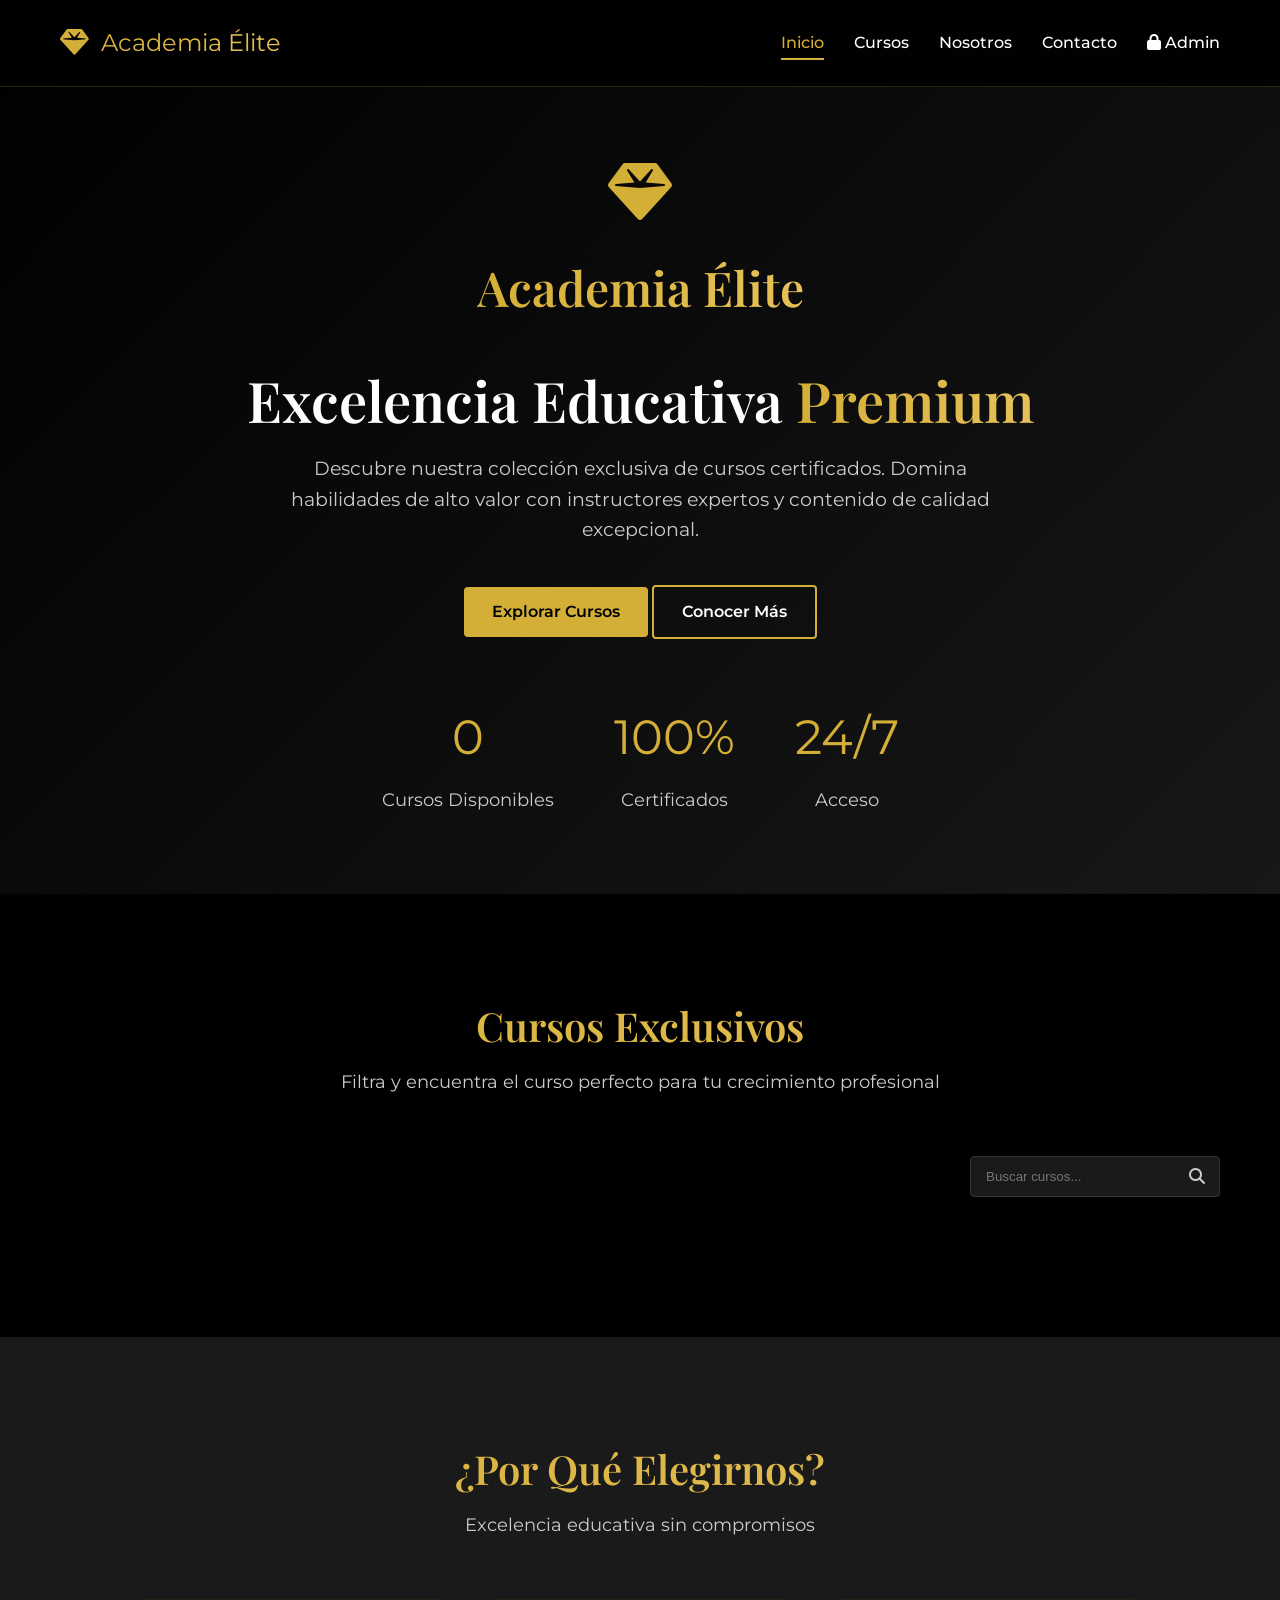
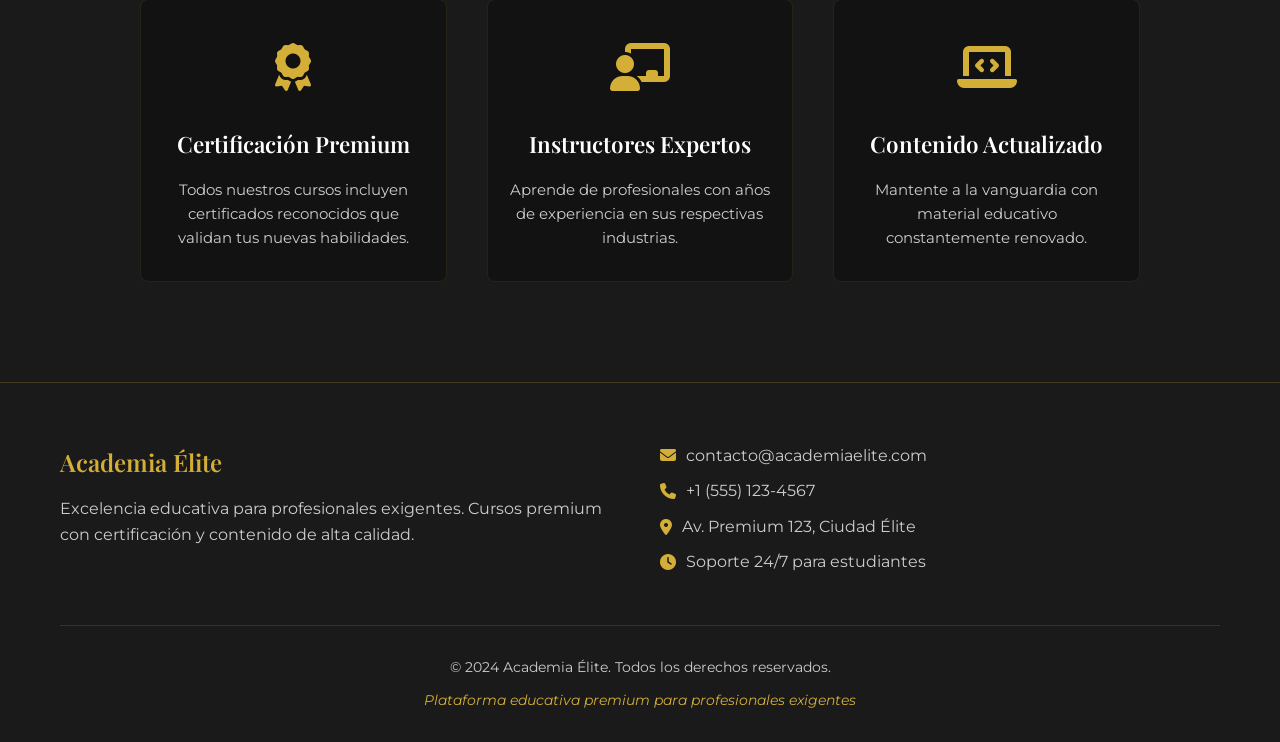
==== index.html @ 682d585c "Update index.html" ====
<!DOCTYPE html>
<html lang="es">
<head>
    <meta charset="UTF-8">
    <meta name="viewport" content="width=device-width, initial-scale=1.0">
    <title>Academia Élite - Cursos Premium</title>
    <link rel="stylesheet" href="styles.css">
    <link rel="stylesheet" href="https://cdnjs.cloudflare.com/ajax/libs/font-awesome/6.4.0/css/all.min.css">
    <link href="https://fonts.googleapis.com/css2?family=Montserrat:wght@300;400;500;600;700&family=Playfair+Display:wght@400;500;600;700&display=swap" rel="stylesheet">
    <link rel="icon" type="image/x-icon" href="favicon.ico">
</head>
<body>
    <!-- Header & Navigation -->
    <header class="header">
        <div class="container">
            <nav class="navbar">
                <div class="logo">
                    <div class="logo-icon">
                        <i class="fas fa-gem"></i>
                    </div>
                    <span class="logo-text">Academia Élite</span>
                </div>
                
                <ul class="nav-menu">
                    <li><a href="#home" class="nav-link active">Inicio</a></li>
                    <li><a href="#courses" class="nav-link">Cursos</a></li>
                    <li><a href="#about" class="nav-link">Nosotros</a></li>
                    <li><a href="#contact" class="nav-link">Contacto</a></li>
                    <li><a href="#" id="admin-access-btn" class="nav-link admin-access">
                        <i class="fas fa-lock"></i> Admin
                    </a></li>
                </ul>
                
                <div class="hamburger">
                    <span class="bar"></span>
                    <span class="bar"></span>
                    <span class="bar"></span>
                </div>
            </nav>
        </div>
    </header>

    <!-- Hero Section -->
    <section class="hero" id="home">
        <div class="container">
            <div class="hero-logo">
                <div class="hero-logo-default">
                    <i class="fas fa-gem"></i>
                    <h1 class="hero-logo-text">Academia Élite</h1>
                </div>
                <img src="" alt="Logo personalizado" class="hero-logo-img" id="hero-logo-img">
            </div>
            
            <div class="hero-content">
                <h1 class="hero-title">Excelencia Educativa <span class="gold-gradient">Premium</span></h1>
                <p class="hero-subtitle">Descubre nuestra colección exclusiva de cursos certificados. Domina habilidades de alto valor con instructores expertos y contenido de calidad excepcional.</p>
                
                <div class="hero-buttons">
                    <a href="#courses" class="btn btn-primary">Explorar Cursos</a>
                    <a href="#about" class="btn btn-secondary">Conocer Más</a>
                </div>
            </div>
            
            <div class="hero-stats">
                <div class="stat">
                    <div class="stat-number" id="total-courses">0</div>
                    <div class="stat-text">Cursos Disponibles</div>
                </div>
                <div class="stat">
                    <div class="stat-number">100%</div>
                    <div class="stat-text">Certificados</div>
                </div>
                <div class="stat">
                    <div class="stat-number">24/7</div>
                    <div class="stat-text">Acceso</div>
                </div>
            </div>
        </div>
    </section>

    <!-- Courses Section -->
    <section class="courses-section" id="courses">
        <div class="container">
            <div class="section-header">
                <h2 class="section-title">Cursos Exclusivos</h2>
                <p class="section-subtitle">Filtra y encuentra el curso perfecto para tu crecimiento profesional</p>
            </div>
            
            <!-- Filters -->
            <div class="filters">
                <div class="filter-buttons" id="filter-buttons">
                    <!-- Filters will be generated dynamically -->
                </div>
                
                <div class="search-box">
                    <input type="text" id="search-input" placeholder="Buscar cursos...">
                    <i class="fas fa-search"></i>
                </div>
            </div>
            
            <!-- Loading State -->
            <div id="loading-courses" class="loading-state" style="text-align: center; padding: 40px; display: none;">
                <div class="loading-spinner" style="font-size: 3rem; color: var(--primary-gold); margin-bottom: 20px;">
                    <i class="fas fa-spinner fa-spin"></i>
                </div>
                <p style="color: var(--text-secondary);">Cargando cursos...</p>
            </div>
            
            <!-- Error State -->
            <div id="error-courses" class="error-state" style="display: none;">
                <div style="text-align: center; padding: 40px; background-color: rgba(255, 107, 107, 0.1); border-radius: 8px; border-left: 4px solid #ff6b6b;">
                    <i class="fas fa-exclamation-triangle" style="font-size: 3rem; color: #ff6b6b; margin-bottom: 20px;"></i>
                    <h3 style="margin-bottom: 10px;">Error al cargar los cursos</h3>
                    <p style="color: var(--text-secondary); margin-bottom: 20px;" id="error-message"></p>
                    <button class="btn btn-primary" id="retry-load-btn">Reintentar</button>
                </div>
            </div>
            
            <!-- Courses Grid -->
            <div class="courses-grid" id="courses-grid">
                <!-- Courses will be loaded dynamically from Google Sheets -->
            </div>
        </div>
    </section>

    <!-- About Section -->
    <section class="about-section" id="about">
        <div class="container">
            <div class="section-header">
                <h2 class="section-title">¿Por Qué Elegirnos?</h2>
                <p class="section-subtitle">Excelencia educativa sin compromisos</p>
            </div>
            
            <div class="about-content">
                <div class="about-grid">
                    <div class="about-card">
                        <div class="about-icon">
                            <i class="fas fa-award"></i>
                        </div>
                        <h3>Certificación Premium</h3>
                        <p>Todos nuestros cursos incluyen certificados reconocidos que validan tus nuevas habilidades.</p>
                    </div>
                    
                    <div class="about-card">
                        <div class="about-icon">
                            <i class="fas fa-chalkboard-teacher"></i>
                        </div>
                        <h3>Instructores Expertos</h3>
                        <p>Aprende de profesionales con años de experiencia en sus respectivas industrias.</p>
                    </div>
                    
                    <div class="about-card">
                        <div class="about-icon">
                            <i class="fas fa-laptop-code"></i>
                        </div>
                        <h3>Contenido Actualizado</h3>
                        <p>Mantente a la vanguardia con material educativo constantemente renovado.</p>
                    </div>
                </div>
            </div>
        </div>
    </section>

    <!-- Footer -->
    <footer class="footer" id="contact">
        <div class="container">
            <div class="footer-content">
                <div class="footer-logo">
                    <h3>Academia Élite</h3>
                    <p>Excelencia educativa para profesionales exigentes. Cursos premium con certificación y contenido de alta calidad.</p>
                </div>
                
                <div class="footer-info">
                    <p><i class="fas fa-envelope"></i> contacto@academiaelite.com</p>
                    <p><i class="fas fa-phone"></i> +1 (555) 123-4567</p>
                    <p><i class="fas fa-map-marker-alt"></i> Av. Premium 123, Ciudad Élite</p>
                    <p><i class="fas fa-clock"></i> Soporte 24/7 para estudiantes</p>
                </div>
            </div>
            
            <div class="footer-bottom">
                <p>&copy; 2024 Academia Élite. Todos los derechos reservados.</p>
                <p class="footer-note">Plataforma educativa premium para profesionales exigentes</p>
            </div>
        </div>
    </footer>

    <!-- Course Modal -->
    <div class="modal-overlay" id="course-modal">
        <div class="modal-container">
            <div class="modal-header">
                <h3 id="modal-course-title">Curso Detallado</h3>
                <button class="modal-close" id="modal-close">&times;</button>
            </div>
            <div class="modal-content">
                <div id="modal-course-content">
                    <!-- Course details will be loaded here -->
                </div>
                <div class="modal-actions">
                    <button class="btn btn-primary" id="enroll-btn">Inscribirse Ahora</button>
                    <button class="btn btn-secondary" id="close-modal-btn">Cerrar</button>
                </div>
            </div>
        </div>
    </div>

    <!-- Admin Panel -->
    <div class="admin-overlay" id="admin-overlay">
        <div class="admin-container">
            <!-- Admin Login -->
            <div class="admin-login" id="admin-login">
                <div class="login-header">
                    <h3><i class="fas fa-lock"></i> Acceso Administrativo</h3>
                    <p>Ingresa tus credenciales para acceder al panel de administración</p>
                </div>
                
                <form class="login-form" id="login-form">
                    <div class="form-group">
                        <label for="admin-username">Usuario</label>
                        <input type="text" id="admin-username" required>
                    </div>
                    
                    <div class="form-group">
                        <label for="admin-password">Contraseña</label>
                        <input type="password" id="admin-password" required>
                    </div>
                    
                    <div class="form-actions">
                        <button type="submit" class="btn btn-primary">Ingresar</button>
                        <button type="button" class="btn btn-secondary" id="cancel-login-btn">Cancelar</button>
                    </div>
                </form>
                
                <div class="login-hint" id="login-hint">
                    <p><strong>Credenciales de prueba:</strong></p>
                    <p>Usuario: <code>admin</code></p>
                    <p>Contraseña: <code>admin123</code></p>
                    <p class="hint-note">Estas credenciales son solo para demostración</p>
                </div>
                
                <button id="show-creds-btn" class="btn btn-small">Mostrar Credenciales</button>
            </div>
            
            <!-- Admin Panel -->
            <div class="admin-panel" id="admin-panel" style="display: none;">
                <div class="admin-header">
                    <h3><i class="fas fa-cogs"></i> Panel de Administración</h3>
                    <button class="btn btn-small" id="logout-btn">Cerrar Sesión</button>
                </div>
                
                <div class="admin-tabs">
                    <button class="tab-btn active" data-tab="courses-tab">Cursos</button>
                    <button class="tab-btn" data-tab="add-course-tab">Agregar Curso</button>
                    <button class="tab-btn" data-tab="branding-tab">Branding</button>
                </div>
                
                <!-- Courses Management Tab -->
                <div class="tab-content active" id="courses-tab">
                    <h4>Gestión de Cursos</h4>
                    <div class="admin-courses-list" id="admin-courses-list">
                        <!-- Courses will be loaded from Google Sheets -->
                    </div>
                </div>
                
                <!-- Add Course Tab -->
                <div class="tab-content" id="add-course-tab">
                    <h4>Agregar Nuevo Curso</h4>
                    <form id="add-course-form">
                        <div class="form-row">
                            <div class="form-group">
                                <label for="new-course-title">Título del Curso *</label>
                                <input type="text" id="new-course-title" required>
                            </div>
                            <div class="form-group">
                                <label for="new-course-platform">Plataforma *</label>
                                <select id="new-course-platform" required>
                                    <option value="">Seleccionar plataforma</option>
                                    <option value="Udemy">Udemy</option>
                                    <option value="Coursera">Coursera</option>
                                    <option value="Platzi">Platzi</option>
                                    <option value="EdX">EdX</option>
                                    <option value="Otro">Otro</option>
                                </select>
                            </div>
                        </div>
                        
                        <div class="form-row">
                            <div class="form-group">
                                <label for="new-course-category">Categoría *</label>
                                <select id="new-course-category" required>
                                    <option value="">Cargando categorías...</option>
                                </select>
                            </div>
                            <div class="form-group">
                                <label for="new-course-link">Enlace o ID *</label>
                                <input type="text" id="new-course-link" required>
                                <span class="form-hint">Enlace externo o ID del curso</span>
                            </div>
                        </div>
                        
                        <div class="form-group">
                            <label for="new-course-description">Descripción *</label>
                            <textarea id="new-course-description" rows="4" required></textarea>
                        </div>
                        
                        <div class="form-group">
                            <div class="checkbox-group">
                                <input type="checkbox" id="new-course-certificate" checked>
                                <label for="new-course-certificate">Incluye certificado</label>
                            </div>
                        </div>
                        
                        <div class="form-actions">
                            <button type="submit" class="btn btn-primary">Agregar a Google Sheets</button>
                            <button type="reset" class="btn btn-secondary">Limpiar</button>
                        </div>
                    </form>
                    
                    <div id="form-status" style="margin-top: 20px;"></div>
                </div>
                
                <!-- Branding Tab -->
                <div class="tab-content" id="branding-tab">
                    <h4>Personalización de Marca</h4>
                    <div class="branding-management">
                        <div class="form-group">
                            <label for="logo-url">URL del Logo Personalizado</label>
                            <input type="text" id="logo-url" placeholder="https://ejemplo.com/logo.png">
                            <span class="form-hint">Ingresa la URL completa de la imagen del logo</span>
                        </div>
                        
                        <div class="logo-preview">
                            <h5>Vista Previa del Logo</h5>
                            <div class="preview-container">
                                <img id="logo-preview-img" src="" alt="Logo personalizado">
                                <p class="preview-text" id="default-logo-text">Logo predeterminado</p>
                            </div>
                        </div>
                        
                        <div class="form-actions">
                            <button class="btn btn-primary" id="save-logo-btn">Guardar Logo</button>
                            <button class="btn btn-secondary" id="reset-logo-btn">Restablecer Logo</button>
                        </div>
                    </div>
                </div>
            </div>
        </div>
    </div>

    <!-- Configuración de Google Apps Script -->
    <script>
        // Configuración simple - solo para referencia
    // La configuración real está en script.js
    console.log('Academia Élite - Cargando...');
    </script>
    <script src="script.js"></script>
</body>
</html>
---- styles.css ----
/* Reset y configuraciones globales */
* {
    margin: 0;
    padding: 0;
    box-sizing: border-box;
}

:root {
    --primary-black: #000000;
    --primary-gold: #D4AF37;
    --gold-light: #E6C158;
    --gold-dark: #B8941F;
    --dark-gray: #1a1a1a;
    --medium-gray: #333333;
    --light-gray: #f5f5f5;
    --text-color: #ffffff;
    --text-secondary: #cccccc;
    --shadow: 0 10px 30px rgba(0, 0, 0, 0.3);
    --transition: all 0.3s ease;
}

body {
    font-family: 'Montserrat', sans-serif;
    background-color: var(--primary-black);
    color: var(--text-color);
    line-height: 1.6;
    overflow-x: hidden;
}

.container {
    width: 100%;
    max-width: 1200px;
    margin: 0 auto;
    padding: 0 20px;
}

/* Tipografía */
h1, h2, h3, h4, h5 {
    font-family: 'Playfair Display', serif;
    font-weight: 600;
}

h2.section-title {
    font-size: 2.5rem;
    margin-bottom: 10px;
    background: linear-gradient(90deg, var(--primary-gold), var(--gold-light));
    -webkit-background-clip: text;
    -webkit-text-fill-color: transparent;
    background-clip: text;
}

.gold-gradient {
    background: linear-gradient(90deg, var(--primary-gold), var(--gold-light));
    -webkit-background-clip: text;
    -webkit-text-fill-color: transparent;
    background-clip: text;
}

/* Botones */
.btn {
    display: inline-block;
    padding: 12px 28px;
    border-radius: 4px;
    font-weight: 600;
    font-size: 1rem;
    text-decoration: none;
    cursor: pointer;
    transition: var(--transition);
    border: none;
    font-family: 'Montserrat', sans-serif;
}

.btn-primary {
    background-color: var(--primary-gold);
    color: var(--primary-black);
}

.btn-primary:hover {
    background-color: var(--gold-light);
    transform: translateY(-3px);
    box-shadow: 0 5px 15px rgba(212, 175, 55, 0.3);
}

.btn-secondary {
    background-color: transparent;
    color: var(--text-color);
    border: 2px solid var(--primary-gold);
}

.btn-secondary:hover {
    background-color: rgba(212, 175, 55, 0.1);
}

.btn-small {
    padding: 8px 16px;
    font-size: 0.9rem;
}

/* Header y Navegación */
.header {
    background-color: rgba(0, 0, 0, 0.9);
    backdrop-filter: blur(10px);
    position: fixed;
    width: 100%;
    top: 0;
    z-index: 1000;
    border-bottom: 1px solid rgba(212, 175, 55, 0.2);
}

.navbar {
    display: flex;
    justify-content: space-between;
    align-items: center;
    padding: 20px 0;
}

.logo {
    display: flex;
    align-items: center;
    gap: 12px;
}

.logo-icon {
    color: var(--primary-gold);
    font-size: 1.8rem;
}

.logo-text {
    font-size: 1.5rem;
    background: linear-gradient(90deg, var(--primary-gold), var(--gold-light));
    -webkit-background-clip: text;
    -webkit-text-fill-color: transparent;
    background-clip: text;
}

.nav-menu {
    display: flex;
    list-style: none;
    gap: 30px;
}

.nav-link {
    color: var(--text-color);
    text-decoration: none;
    font-weight: 500;
    transition: var(--transition);
    padding: 8px 0;
    position: relative;
}

.nav-link:hover {
    color: var(--primary-gold);
}

.nav-link.active {
    color: var(--primary-gold);
}

.nav-link.active::after {
    content: '';
    position: absolute;
    bottom: 0;
    left: 0;
    width: 100%;
    height: 2px;
    background-color: var(--primary-gold);
}

.hamburger {
    display: none;
    cursor: pointer;
}

.bar {
    display: block;
    width: 25px;
    height: 3px;
    margin: 5px auto;
    background-color: var(--text-color);
    transition: var(--transition);
}

/* ===== LOGO GRANDE EN HERO ===== */
.hero-logo {
    text-align: center;
    margin-bottom: 40px;
}

.hero-logo-default {
    display: flex;
    flex-direction: column;
    align-items: center;
    justify-content: center;
    gap: 15px;
}

.hero-logo-default i {
    font-size: 4rem;
    color: var(--primary-gold);
    margin-bottom: 10px;
}

.hero-logo-text {
    font-size: 3rem;
    background: linear-gradient(90deg, var(--primary-gold), var(--gold-light));
    -webkit-background-clip: text;
    -webkit-text-fill-color: transparent;
    background-clip: text;
    text-align: center;
    margin: 0;
}

.hero-logo-img {
    max-width: 400px;
    max-height: 120px;
    width: auto;
    height: auto;
    margin: 0 auto 20px;
    display: none;
}

.hero-logo-img.active {
    display: block;
}

/* Ajustar margen del título después del logo */
.hero-content {
    margin-top: 20px;
}

/* Hero Section */
.hero {
    padding: 160px 0 80px;
    background: linear-gradient(135deg, rgba(0, 0, 0, 0.9), rgba(26, 26, 26, 0.9)), url('https://images.unsplash.com/photo-1516321318423-f06f85e504b3?ixlib=rb-4.0.3&auto=format&fit=crop&w=1470&q=80');
    background-size: cover;
    background-position: center;
    text-align: center;
}

.hero-content {
    max-width: 800px;
    margin: 0 auto 60px;
}

.hero-title {
    font-size: 3.5rem;
    margin-bottom: 20px;
    line-height: 1.2;
}

.hero-subtitle {
    font-size: 1.2rem;
    color: var(--text-secondary);
    margin-bottom: 40px;
    max-width: 700px;
    margin-left: auto;
    margin-right: auto;
}

.hero-stats {
    display: flex;
    justify-content: center;
    gap: 60px;
    margin-top: 60px;
}

.stat {
    text-align: center;
}

.stat-number {
    font-size: 3rem;
    color: var(--primary-gold);
    margin-bottom: 10px;
}

.stat-text {
    font-size: 1.1rem;
    color: var(--text-secondary);
}

/* Sección de Cursos */
.courses-section {
    padding: 100px 0;
}

.section-header {
    text-align: center;
    margin-bottom: 60px;
}

.section-subtitle {
    color: var(--text-secondary);
    font-size: 1.1rem;
}

/* Filtros */
.filters {
    display: flex;
    justify-content: space-between;
    align-items: center;
    margin-bottom: 40px;
    flex-wrap: wrap;
    gap: 20px;
}

.filter-buttons {
    display: flex;
    gap: 10px;
    flex-wrap: wrap;
}

.filter-btn {
    padding: 10px 20px;
    background-color: var(--dark-gray);
    color: var(--text-color);
    border: none;
    border-radius: 30px;
    cursor: pointer;
    transition: var(--transition);
    font-weight: 500;
}

.filter-btn:hover {
    background-color: var(--medium-gray);
}

.filter-btn.active {
    background-color: var(--primary-gold);
    color: var(--primary-black);
}

.search-box {
    position: relative;
}

.search-box input {
    padding: 12px 40px 12px 15px;
    background-color: var(--dark-gray);
    border: 1px solid var(--medium-gray);
    border-radius: 4px;
    color: var(--text-color);
    width: 250px;
}

.search-box i {
    position: absolute;
    right: 15px;
    top: 50%;
    transform: translateY(-50%);
    color: var(--text-secondary);
}

/* Grid de Cursos */
.courses-grid {
    display: grid;
    grid-template-columns: repeat(auto-fill, minmax(320px, 1fr));
    gap: 30px;
}

.course-card {
    background-color: var(--dark-gray);
    border-radius: 8px;
    overflow: hidden;
    transition: var(--transition);
    border: 1px solid rgba(212, 175, 55, 0.1);
}

.course-card:hover {
    transform: translateY(-10px);
    box-shadow: var(--shadow);
    border-color: rgba(212, 175, 55, 0.3);
}

.course-image {
    height: 180px;
    background: linear-gradient(135deg, var(--primary-black), var(--medium-gray));
    display: flex;
    align-items: center;
    justify-content: center;
    font-size: 3rem;
    color: var(--primary-gold);
}

.course-content {
    padding: 25px;
}

.course-header {
    display: flex;
    justify-content: space-between;
    align-items: flex-start;
    margin-bottom: 15px;
}

.course-title {
    font-size: 1.4rem;
    margin-bottom: 10px;
    color: var(--text-color);
}

.course-description {
    color: var(--text-secondary);
    margin-bottom: 20px;
    font-size: 0.95rem;
    display: -webkit-box;
    -webkit-line-clamp: 3;
    -webkit-box-orient: vertical;
    overflow: hidden;
}

.course-meta {
    display: flex;
    justify-content: space-between;
    align-items: center;
    margin-bottom: 20px;
}

.course-category {
    background-color: rgba(212, 175, 55, 0.1);
    color: var(--primary-gold);
    padding: 5px 12px;
    border-radius: 20px;
    font-size: 0.8rem;
    font-weight: 500;
}

.course-platform {
    color: var(--text-secondary);
    font-size: 0.9rem;
}

.certificate-badge {
    background-color: rgba(212, 175, 55, 0.1);
    color: var(--primary-gold);
    padding: 5px 10px;
    border-radius: 4px;
    font-size: 0.8rem;
    display: flex;
    align-items: center;
    gap: 5px;
}

.course-actions {
    display: flex;
    justify-content: space-between;
}

/* Modal */
.modal-overlay {
    position: fixed;
    top: 0;
    left: 0;
    width: 100%;
    height: 100%;
    background-color: rgba(0, 0, 0, 0.8);
    display: none;
    justify-content: center;
    align-items: center;
    z-index: 2000;
    padding: 20px;
}

.modal-container {
    background-color: var(--dark-gray);
    border-radius: 8px;
    width: 100%;
    max-width: 900px;
    max-height: 90vh;
    overflow-y: auto;
    border: 1px solid rgba(212, 175, 55, 0.3);
    box-shadow: var(--shadow);
}

.modal-header {
    display: flex;
    justify-content: space-between;
    align-items: center;
    padding: 25px 30px;
    border-bottom: 1px solid var(--medium-gray);
}

.modal-header h3 {
    font-size: 1.8rem;
    color: var(--text-color);
}

.modal-close {
    background: none;
    border: none;
    color: var(--text-color);
    font-size: 2rem;
    cursor: pointer;
    transition: var(--transition);
    line-height: 1;
}

.modal-close:hover {
    color: var(--primary-gold);
}

.modal-content {
    padding: 30px;
}

.course-embed {
    margin: 30px 0;
    min-height: 400px;
    background-color: var(--primary-black);
    border-radius: 4px;
    overflow: hidden;
}

.course-embed iframe {
    width: 100%;
    height: 400px;
    border: none;
}

.course-embed .text-content {
    padding: 30px;
    color: var(--text-color);
    line-height: 1.8;
}

.modal-actions {
    display: flex;
    justify-content: flex-end;
    margin-top: 30px;
}

/* Panel de Administración */
.admin-overlay {
    position: fixed;
    top: 0;
    left: 0;
    width: 100%;
    height: 100%;
    background-color: rgba(0, 0, 0, 0.95);
    display: none;
    justify-content: center;
    align-items: center;
    z-index: 3000;
    padding: 20px;
}

.admin-container {
    background-color: var(--dark-gray);
    border-radius: 8px;
    width: 100%;
    max-width: 800px;
    max-height: 90vh;
    overflow-y: auto;
    border: 2px solid var(--primary-gold);
    box-shadow: 0 0 30px rgba(212, 175, 55, 0.2);
}

.admin-login, .admin-panel {
    padding: 40px;
}

.login-header {
    text-align: center;
    margin-bottom: 30px;
}

.login-header h3 {
    font-size: 1.8rem;
    margin-bottom: 10px;
    color: var(--primary-gold);
}

.login-header p {
    color: var(--text-secondary);
}

.login-form .form-group {
    margin-bottom: 20px;
}

.login-form label {
    display: block;
    margin-bottom: 8px;
    color: var(--text-color);
    font-weight: 500;
}

.login-form input {
    width: 100%;
    padding: 12px 15px;
    background-color: var(--primary-black);
    border: 1px solid var(--medium-gray);
    border-radius: 4px;
    color: var(--text-color);
}

.form-actions {
    display: flex;
    gap: 15px;
    margin-top: 30px;
}

/* Mostrar credenciales solo cuando se solicita */
.login-hint {
    margin-top: 20px;
    padding: 15px;
    background-color: rgba(212, 175, 55, 0.1);
    border-radius: 4px;
    border-left: 4px solid var(--primary-gold);
    font-size: 0.9rem;
    display: none;
}

.login-hint.active {
    display: block;
}

.hint-note {
    font-size: 0.8rem;
    color: var(--gold-light);
    margin-top: 5px;
    font-style: italic;
}

#show-creds-btn {
    margin-top: 10px;
    font-size: 0.85rem;
    padding: 8px 12px;
    background-color: transparent;
    color: var(--text-secondary);
    border: 1px solid var(--medium-gray);
}

#show-creds-btn:hover {
    color: var(--primary-gold);
    border-color: var(--primary-gold);
}

/* Panel Admin */
.admin-header {
    display: flex;
    justify-content: space-between;
    align-items: center;
    margin-bottom: 30px;
    padding-bottom: 20px;
    border-bottom: 1px solid var(--medium-gray);
}

.admin-header h3 {
    font-size: 1.8rem;
    color: var(--primary-gold);
}

.admin-tabs {
    display: flex;
    gap: 10px;
    margin-bottom: 30px;
    border-bottom: 1px solid var(--medium-gray);
    padding-bottom: 10px;
}

.tab-btn {
    padding: 12px 20px;
    background: none;
    border: none;
    color: var(--text-secondary);
    cursor: pointer;
    font-weight: 500;
    position: relative;
    transition: var(--transition);
}

.tab-btn:hover {
    color: var(--text-color);
}

.tab-btn.active {
    color: var(--primary-gold);
}

.tab-btn.active::after {
    content: '';
    position: absolute;
    bottom: -11px;
    left: 0;
    width: 100%;
    height: 3px;
    background-color: var(--primary-gold);
}

.tab-content {
    display: none;
}

.tab-content.active {
    display: block;
}

.tab-content h4 {
    margin-bottom: 20px;
    color: var(--text-color);
    font-size: 1.3rem;
}

.admin-courses-list {
    max-height: 400px;
    overflow-y: auto;
}

.admin-course-item {
    background-color: var(--primary-black);
    border-radius: 4px;
    padding: 20px;
    margin-bottom: 15px;
    border-left: 4px solid var(--primary-gold);
}

.admin-course-header {
    display: flex;
    justify-content: space-between;
    align-items: center;
    margin-bottom: 15px;
}

.admin-course-title {
    font-size: 1.2rem;
    color: var(--text-color);
}

.admin-course-actions {
    display: flex;
    gap: 10px;
}

.action-btn {
    padding: 6px 12px;
    background: none;
    border: 1px solid var(--medium-gray);
    color: var(--text-color);
    border-radius: 4px;
    cursor: pointer;
    transition: var(--transition);
    font-size: 0.85rem;
}

.action-btn.edit {
    color: var(--primary-gold);
    border-color: var(--primary-gold);
}

.action-btn.edit:hover {
    background-color: rgba(212, 175, 55, 0.1);
}

.action-btn.delete {
    color: #ff6b6b;
    border-color: #ff6b6b;
}

.action-btn.delete:hover {
    background-color: rgba(255, 107, 107, 0.1);
}

.action-btn.toggle {
    color: #4ecdc4;
    border-color: #4ecdc4;
}

.action-btn.toggle:hover {
    background-color: rgba(78, 205, 196, 0.1);
}

.admin-course-details {
    display: grid;
    grid-template-columns: repeat(2, 1fr);
    gap: 15px;
    font-size: 0.9rem;
    color: var(--text-secondary);
}

/* Formularios Admin */
.form-row {
    display: grid;
    grid-template-columns: repeat(2, 1fr);
    gap: 20px;
    margin-bottom: 20px;
}

#add-course-form .form-group {
    margin-bottom: 20px;
}

#add-course-form label {
    display: block;
    margin-bottom: 8px;
    color: var(--text-color);
    font-weight: 500;
}

#add-course-form input,
#add-course-form select,
#add-course-form textarea {
    width: 100%;
    padding: 12px 15px;
    background-color: var(--primary-black);
    border: 1px solid var(--medium-gray);
    border-radius: 4px;
    color: var(--text-color);
    font-family: 'Montserrat', sans-serif;
}

.checkbox-group {
    display: flex;
    align-items: center;
    gap: 10px;
}

.checkbox-group input {
    width: auto;
}

.form-hint {
    display: block;
    margin-top: 5px;
    color: var(--text-secondary);
    font-size: 0.85rem;
}

/* Gestión de categorías */
.categories-management {
    display: grid;
    grid-template-columns: repeat(2, 1fr);
    gap: 30px;
}

.categories-list {
    list-style: none;
}

.categories-list li {
    padding: 12px 15px;
    background-color: var(--primary-black);
    margin-bottom: 10px;
    border-radius: 4px;
    display: flex;
    justify-content: space-between;
    align-items: center;
    border-left: 4px solid var(--primary-gold);
}

.category-actions {
    display: flex;
    gap: 8px;
}

.add-category .form-group {
    display: flex;
    gap: 10px;
}

.add-category input {
    flex: 1;
    padding: 12px 15px;
    background-color: var(--primary-black);
    border: 1px solid var(--medium-gray);
    border-radius: 4px;
    color: var(--text-color);
}

/* Branding Tab */
.branding-management {
    padding: 20px 0;
}

.logo-preview {
    margin-top: 30px;
    padding: 20px;
    background-color: var(--primary-black);
    border-radius: 8px;
    border: 1px solid var(--medium-gray);
}

.preview-container {
    display: flex;
    flex-direction: column;
    align-items: center;
    justify-content: center;
    padding: 20px;
    margin-top: 15px;
    background-color: var(--dark-gray);
    border-radius: 4px;
    min-height: 150px;
}

#logo-preview-img {
    max-height: 80px;
    max-width: 200px;
    margin-bottom: 15px;
    display: none;
}

#logo-preview-img.active {
    display: block;
}

.preview-text {
    color: var(--text-secondary);
    font-style: italic;
    text-align: center;
}

/* Categorías - mostrar nombre legible */
.category-display {
    text-transform: capitalize;
}

/* About Section */
.about-section {
    padding: 100px 0;
    background-color: var(--dark-gray);
}

.about-grid {
    display: grid;
    grid-template-columns: repeat(3, 1fr);
    gap: 40px;
    max-width: 1000px;
    margin: 0 auto;
}

.about-card {
    text-align: center;
    padding: 30px 20px;
    border-radius: 8px;
    background-color: rgba(0, 0, 0, 0.3);
    border: 1px solid rgba(212, 175, 55, 0.1);
    transition: var(--transition);
}

.about-card:hover {
    transform: translateY(-5px);
    border-color: rgba(212, 175, 55, 0.3);
    box-shadow: 0 5px 20px rgba(0, 0, 0, 0.2);
}

.about-icon {
    font-size: 3rem;
    color: var(--primary-gold);
    margin-bottom: 20px;
}

.about-card h3 {
    font-size: 1.4rem;
    margin-bottom: 15px;
    color: var(--text-color);
}

.about-card p {
    color: var(--text-secondary);
    font-size: 0.95rem;
}

/* Footer */
.footer {
    background-color: var(--dark-gray);
    padding: 60px 0 30px;
    border-top: 1px solid rgba(212, 175, 55, 0.2);
}

.footer-content {
    display: grid;
    grid-template-columns: repeat(2, 1fr);
    gap: 40px;
    margin-bottom: 40px;
}

.footer-logo h3 {
    font-size: 1.5rem;
    margin-bottom: 15px;
    color: var(--primary-gold);
}

.footer-logo p {
    color: var(--text-secondary);
}

.footer-info p {
    display: flex;
    align-items: center;
    gap: 10px;
    margin-bottom: 10px;
    color: var(--text-secondary);
}

.footer-info i {
    color: var(--primary-gold);
}

.footer-bottom {
    text-align: center;
    padding-top: 30px;
    border-top: 1px solid var(--medium-gray);
    color: var(--text-secondary);
    font-size: 0.9rem;
}

.footer-note {
    margin-top: 10px;
    font-style: italic;
    color: var(--primary-gold);
}

/* Responsive */
@media (max-width: 992px) {
    .hero-logo-text {
        font-size: 2.5rem;
    }
    
    .hero-logo-default i {
        font-size: 3.5rem;
    }
    
    .hero-logo-img {
        max-width: 300px;
        max-height: 100px;
    }
    
    .hero-title {
        font-size: 2.8rem;
    }
    
    .hero-stats {
        gap: 40px;
    }
    
    .about-grid {
        grid-template-columns: repeat(2, 1fr);
    }
    
    .categories-management {
        grid-template-columns: 1fr;
    }
}

/* Añade esto al final del archivo CSS, antes de los media queries */

/* Estados de carga y error */
.loading-state {
    text-align: center;
    padding: 60px 20px;
}

.loading-spinner {
    font-size: 3rem;
    color: var(--primary-gold);
    margin-bottom: 20px;
}

.error-state {
    padding: 40px 20px;
}

.error-state .btn {
    margin-top: 20px;
}

/* Para mantener el mismo CSS que ya tenías, solo agregué las clases anteriores */

@media (max-width: 768px) {
    .hamburger {
        display: block;
    }
    
    .hamburger.active .bar:nth-child(2) {
        opacity: 0;
    }
    
    .hamburger.active .bar:nth-child(1) {
        transform: translateY(8px) rotate(45deg);
    }
    
    .hamburger.active .bar:nth-child(3) {
        transform: translateY(-8px) rotate(-45deg);
    }
    
    .nav-menu {
        position: fixed;
        left: -100%;
        top: 80px;
        flex-direction: column;
        background-color: var(--primary-black);
        width: 100%;
        text-align: center;
        transition: 0.3s;
        padding: 20px 0;
        gap: 0;
        z-index: 999;
    }
    
    .nav-menu.active {
        left: 0;
    }
    
    .nav-link {
        padding: 15px 0;
        border-bottom: 1px solid var(--medium-gray);
    }
    
    .hero {
        padding: 140px 0 60px;
    }
    
    .hero-logo-text {
        font-size: 2rem;
    }
    
    .hero-logo-default i {
        font-size: 3rem;
    }
    
    .hero-logo-img {
        max-width: 250px;
        max-height: 80px;
    }
    
    .hero-logo {
        margin-bottom: 30px;
    }
    
    .hero-title {
        font-size: 2.3rem;
    }
    
    .hero-subtitle {
        font-size: 1.1rem;
    }
    
    .hero-stats {
        flex-direction: column;
        gap: 30px;
    }
    
    .filters {
        flex-direction: column;
        align-items: flex-start;
    }
    
    .search-box input {
        width: 100%;
    }
    
    .about-grid {
        grid-template-columns: 1fr;
    }
    
    .form-row {
        grid-template-columns: 1fr;
    }
    
    .footer-content {
        grid-template-columns: 1fr;
    }
    
    .admin-login, .admin-panel {
        padding: 30px 20px;
    }
    
    #logo-preview-img {
        max-height: 60px;
        max-width: 150px;
    }
}

@media (max-width: 576px) {
    .courses-grid {
        grid-template-columns: 1fr;
    }
    
    .modal-container {
        padding: 0;
    }
    
    .modal-header, .modal-content {
        padding: 20px;
    }
    
    .course-embed {
        min-height: 300px;
    }
    
    .course-embed iframe {
        height: 300px;
    }
    
    .hero-logo-text {
        font-size: 1.7rem;
    }
    
    .hero-logo-default i {
        font-size: 2.5rem;
    }
    
    .hero-logo-img {
        max-width: 200px;
        max-height: 70px;
    }
}
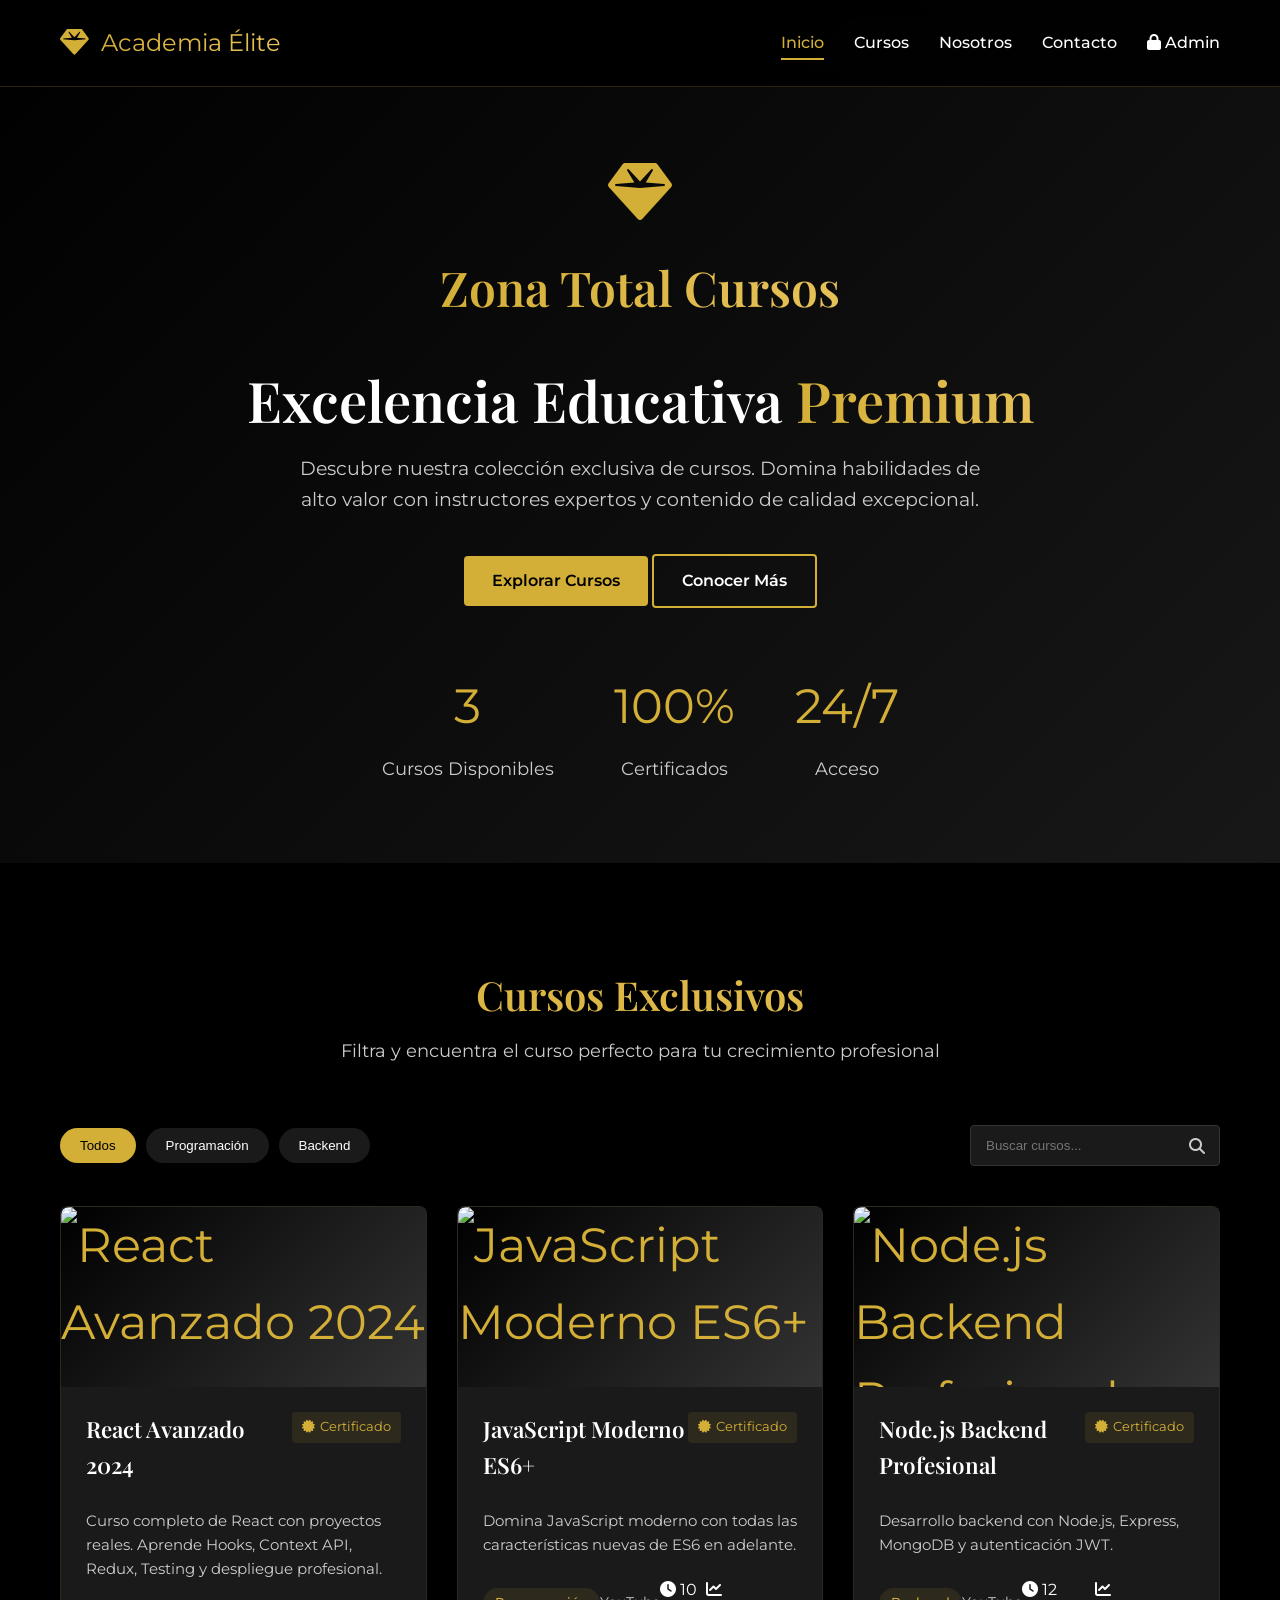
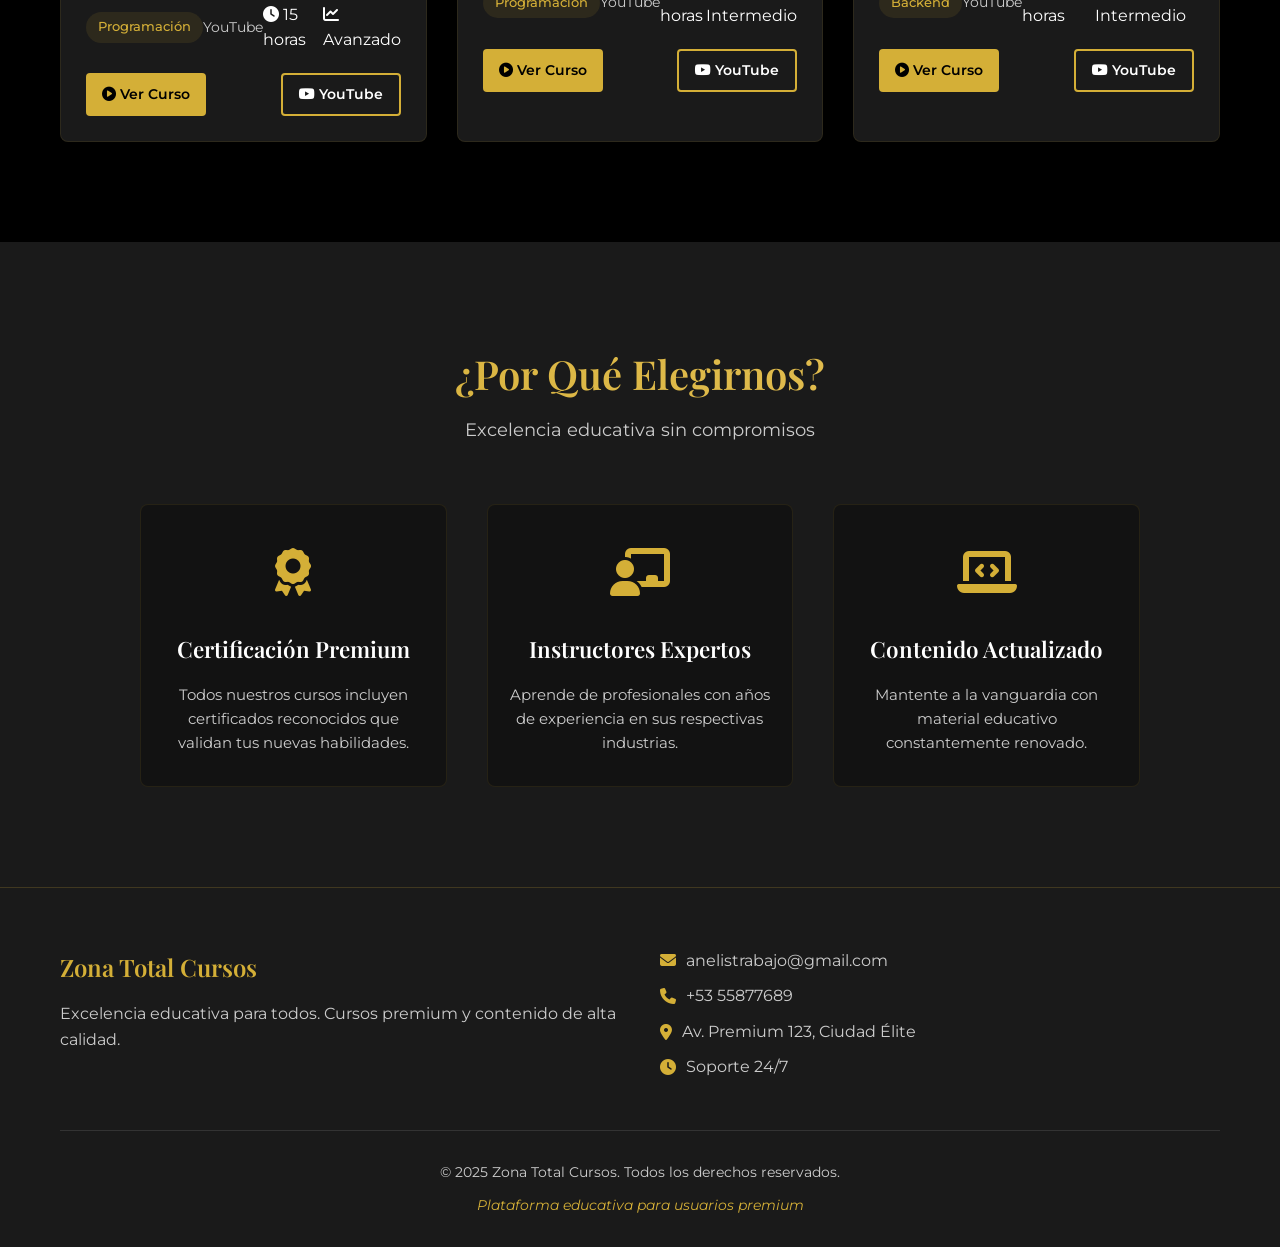
==== commit 469963cc: "Update index.html" ====
--- a/index.html
+++ b/index.html
@@ -3,7 +3,7 @@
 <head>
     <meta charset="UTF-8">
     <meta name="viewport" content="width=device-width, initial-scale=1.0">
-    <title>Academia Élite - Cursos Premium</title>
+    <title>Zona Total - Cursos </title>
     <link rel="stylesheet" href="styles.css">
     <link rel="stylesheet" href="https://cdnjs.cloudflare.com/ajax/libs/font-awesome/6.4.0/css/all.min.css">
     <link href="https://fonts.googleapis.com/css2?family=Montserrat:wght@300;400;500;600;700&family=Playfair+Display:wght@400;500;600;700&display=swap" rel="stylesheet">
@@ -46,14 +46,14 @@
             <div class="hero-logo">
                 <div class="hero-logo-default">
                     <i class="fas fa-gem"></i>
-                    <h1 class="hero-logo-text">Academia Élite</h1>
+                    <h1 class="hero-logo-text">Zona Total Cursos</h1>
                 </div>
                 <img src="" alt="Logo personalizado" class="hero-logo-img" id="hero-logo-img">
             </div>
             
             <div class="hero-content">
                 <h1 class="hero-title">Excelencia Educativa <span class="gold-gradient">Premium</span></h1>
-                <p class="hero-subtitle">Descubre nuestra colección exclusiva de cursos certificados. Domina habilidades de alto valor con instructores expertos y contenido de calidad excepcional.</p>
+                <p class="hero-subtitle">Descubre nuestra colección exclusiva de cursos. Domina habilidades de alto valor con instructores expertos y contenido de calidad excepcional.</p>
                 
                 <div class="hero-buttons">
                     <a href="#courses" class="btn btn-primary">Explorar Cursos</a>
@@ -166,21 +166,21 @@
         <div class="container">
             <div class="footer-content">
                 <div class="footer-logo">
-                    <h3>Academia Élite</h3>
-                    <p>Excelencia educativa para profesionales exigentes. Cursos premium con certificación y contenido de alta calidad.</p>
+                    <h3>Zona Total Cursos</h3>
+                    <p>Excelencia educativa para todos. Cursos premium y contenido de alta calidad.</p>
                 </div>
                 
                 <div class="footer-info">
-                    <p><i class="fas fa-envelope"></i> contacto@academiaelite.com</p>
-                    <p><i class="fas fa-phone"></i> +1 (555) 123-4567</p>
+                    <p><i class="fas fa-envelope"></i> anelistrabajo@gmail.com</p>
+                    <p><i class="fas fa-phone"></i> +53 55877689</p>
                     <p><i class="fas fa-map-marker-alt"></i> Av. Premium 123, Ciudad Élite</p>
-                    <p><i class="fas fa-clock"></i> Soporte 24/7 para estudiantes</p>
+                    <p><i class="fas fa-clock"></i> Soporte 24/7</p>
                 </div>
             </div>
             
             <div class="footer-bottom">
-                <p>&copy; 2024 Academia Élite. Todos los derechos reservados.</p>
-                <p class="footer-note">Plataforma educativa premium para profesionales exigentes</p>
+                <p>&copy; 2025 Zona Total Cursos. Todos los derechos reservados.</p>
+                <p class="footer-note">Plataforma educativa para usuarios premium</p>
             </div>
         </div>
     </footer>
--- a/styles.css
+++ b/styles.css
@@ -1199,6 +1199,64 @@
     .hero-logo-default i {
         font-size: 2.5rem;
     }
+
+    /* Estilos para las portadas de los cursos */
+.course-image {
+    height: 180px;
+    background: linear-gradient(135deg, var(--primary-black), var(--medium-gray));
+    display: flex;
+    align-items: center;
+    justify-content: center;
+    font-size: 3rem;
+    color: var(--primary-gold);
+    position: relative;
+    overflow: hidden;
+    border-radius: 8px 8px 0 0;
+}
+
+.course-image img {
+    width: 100%;
+    height: 100%;
+    object-fit: cover;
+    transition: transform 0.3s ease;
+}
+
+.course-card:hover .course-image img {
+    transform: scale(1.05);
+}
+
+.course-image i {
+    position: absolute;
+    z-index: 1;
+    text-shadow: 0 2px 10px rgba(0,0,0,0.5);
+}
+
+/* Cuando hay imagen, el ícono se superpone */
+.course-image:has(img) i {
+    font-size: 2.5rem;
+    color: rgba(255,255,255,0.9);
+    background: rgba(0,0,0,0.6);
+    padding: 15px;
+    border-radius: 50%;
+    backdrop-filter: blur(5px);
+}
+
+/* Efecto de overlay en hover */
+.course-image::after {
+    content: '';
+    position: absolute;
+    top: 0;
+    left: 0;
+    width: 100%;
+    height: 100%;
+    background: linear-gradient(to bottom, transparent 50%, rgba(0,0,0,0.7) 100%);
+    opacity: 0.3;
+    transition: opacity 0.3s ease;
+}
+
+.course-card:hover .course-image::after {
+    opacity: 0.5;
+}
     
     .hero-logo-img {
         max-width: 200px;
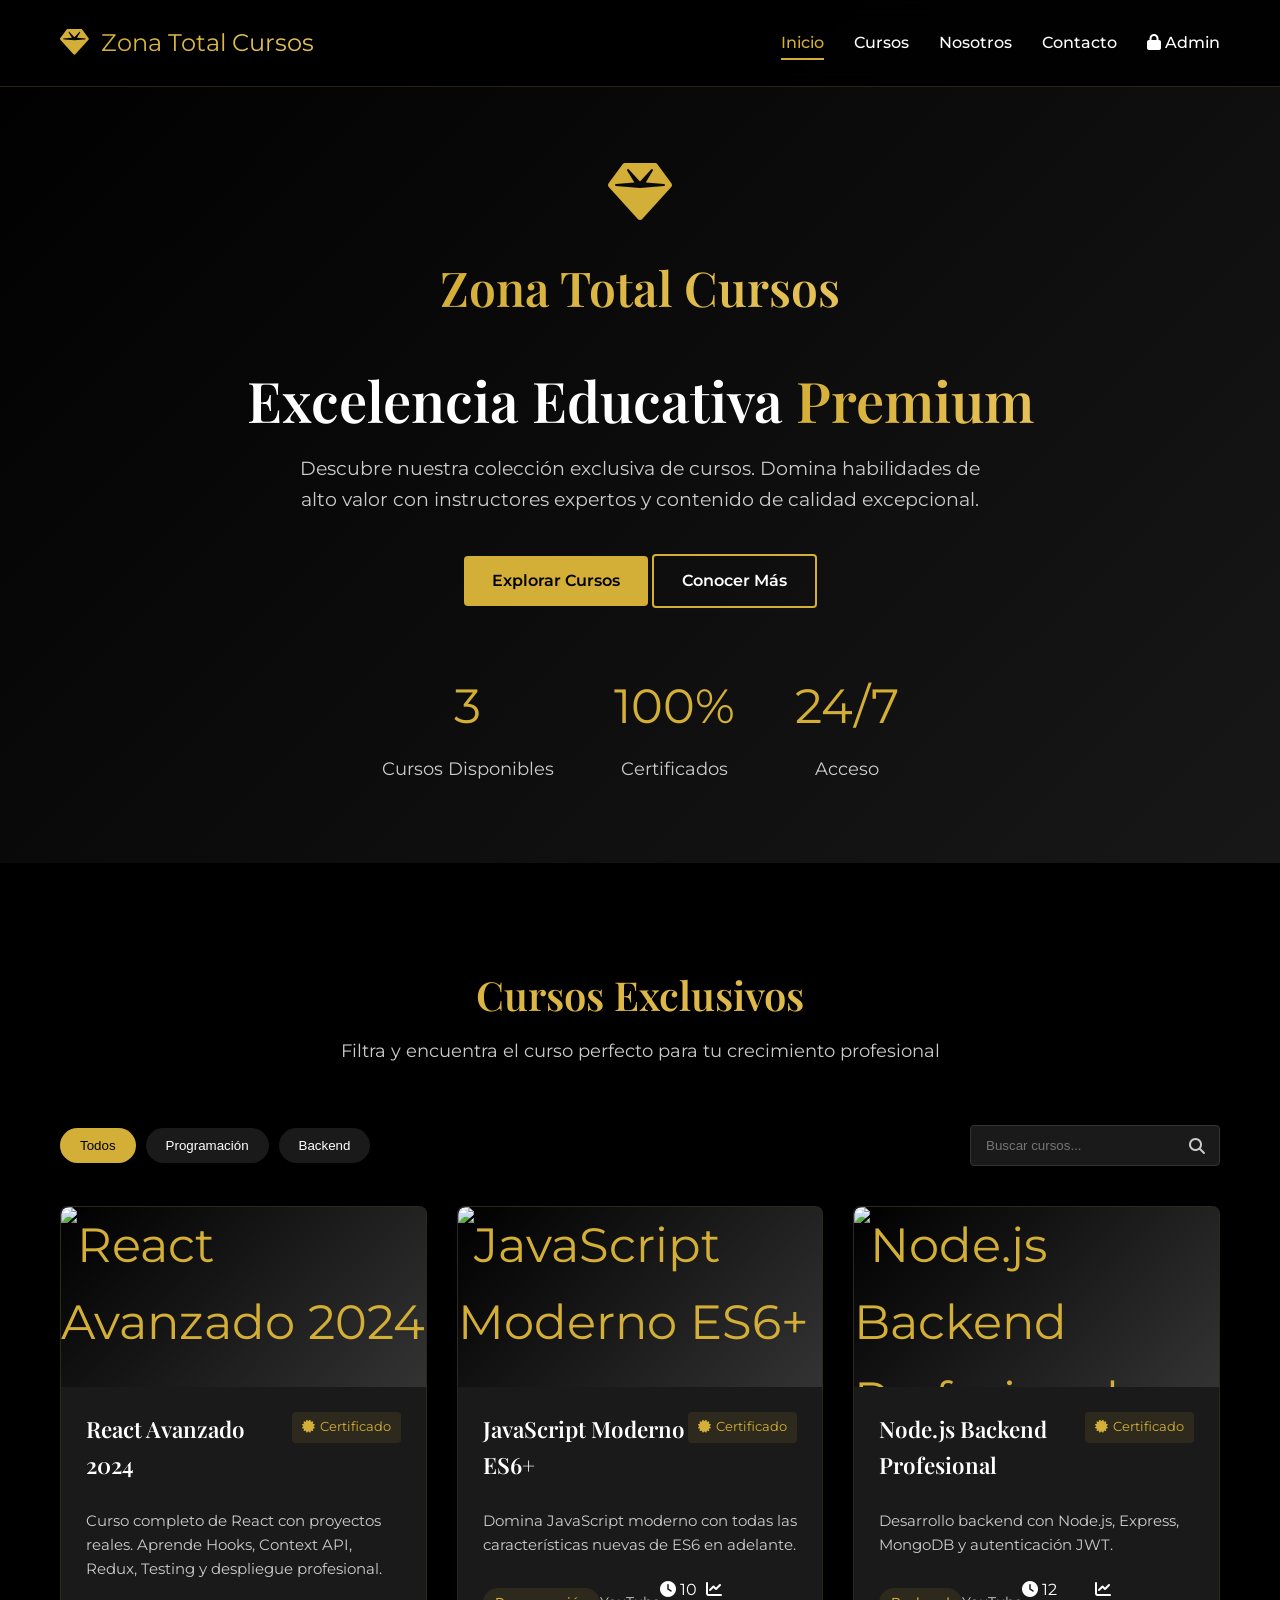
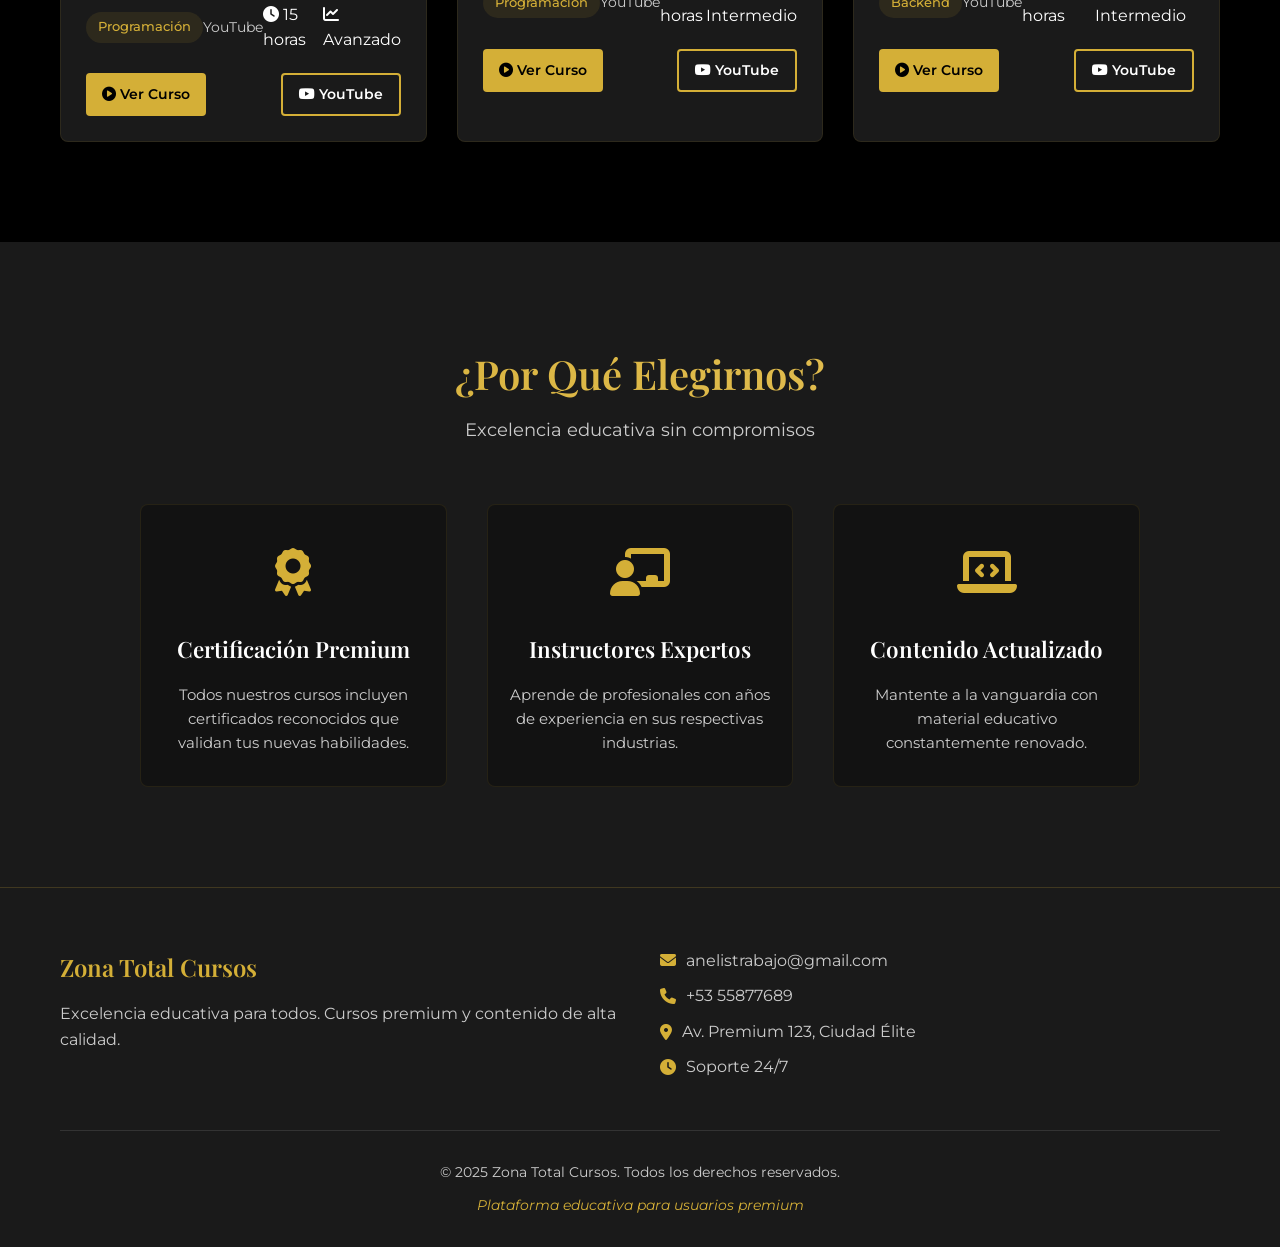
==== commit 08f35264: "Update index.html" ====
--- a/index.html
+++ b/index.html
@@ -18,7 +18,7 @@
                     <div class="logo-icon">
                         <i class="fas fa-gem"></i>
                     </div>
-                    <span class="logo-text">Academia Élite</span>
+                    <span class="logo-text">Zona Total Cursos</span>
                 </div>
                 
                 <ul class="nav-menu">
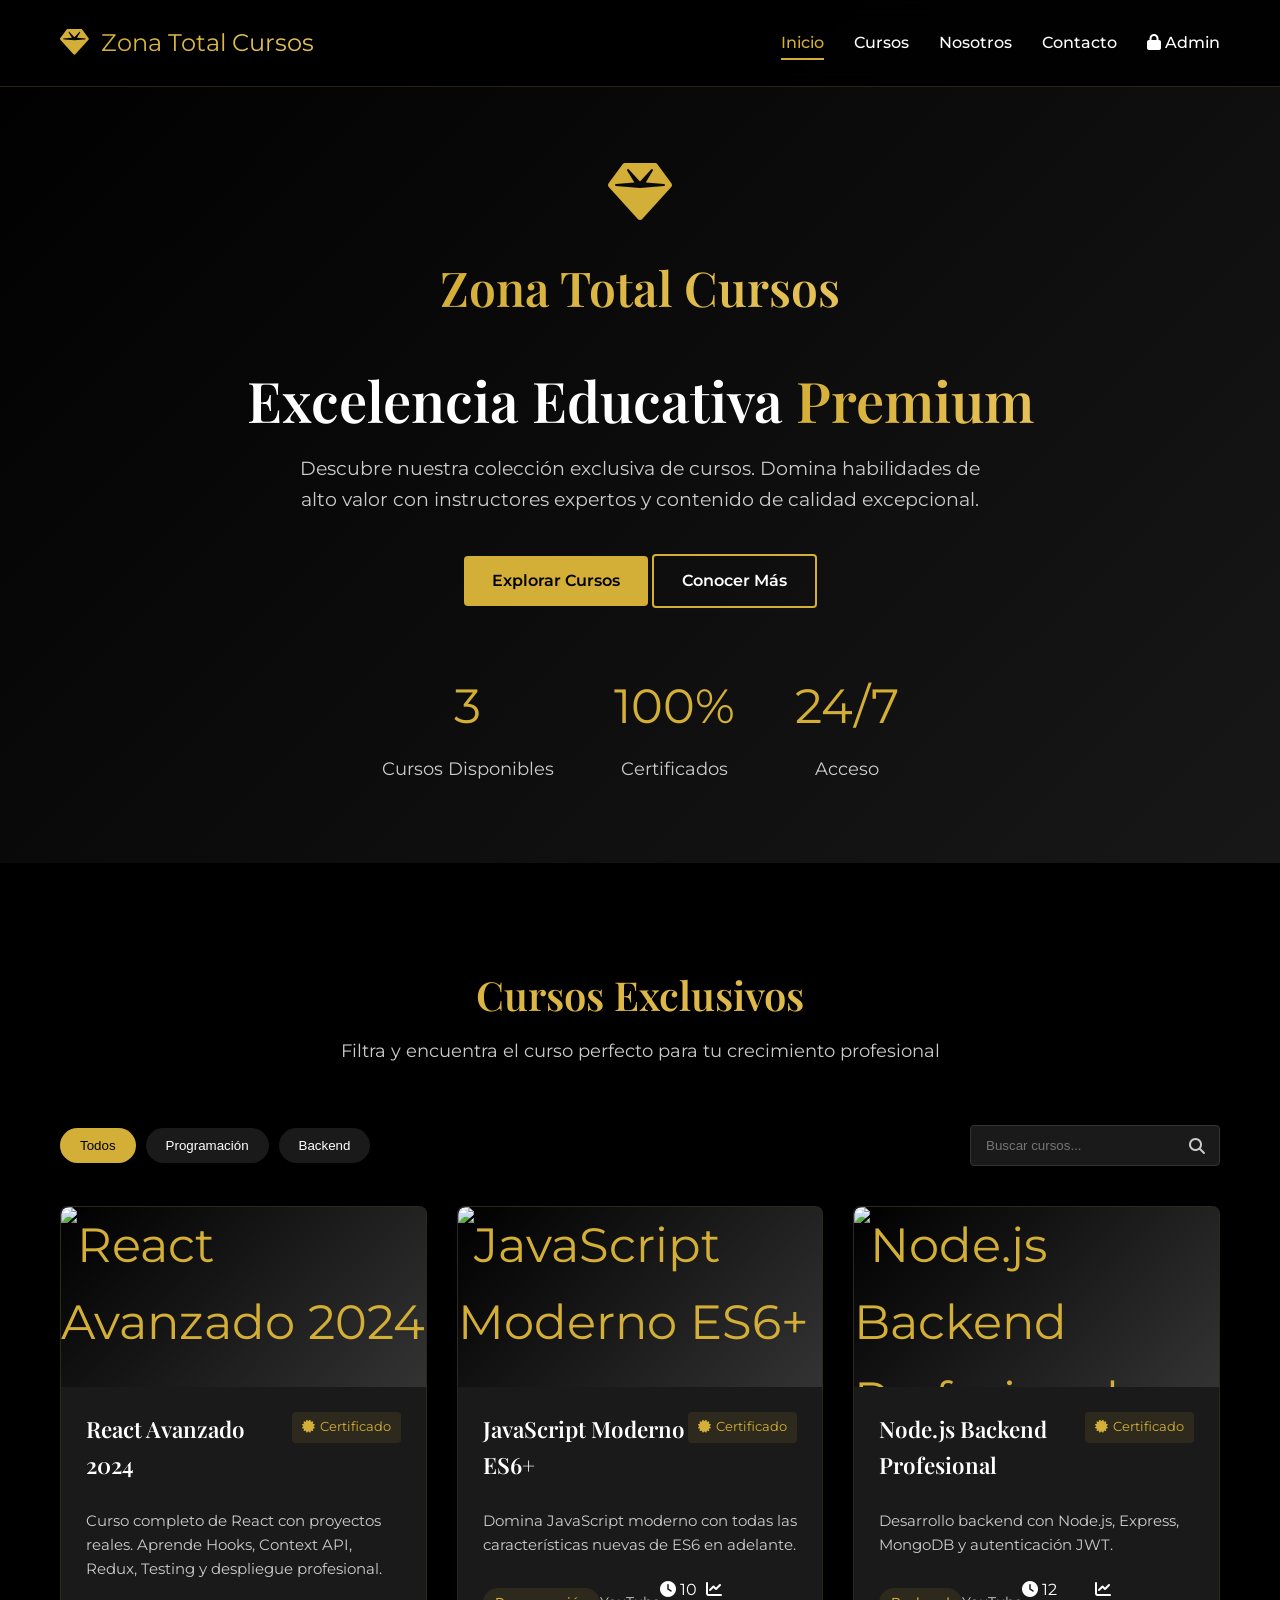
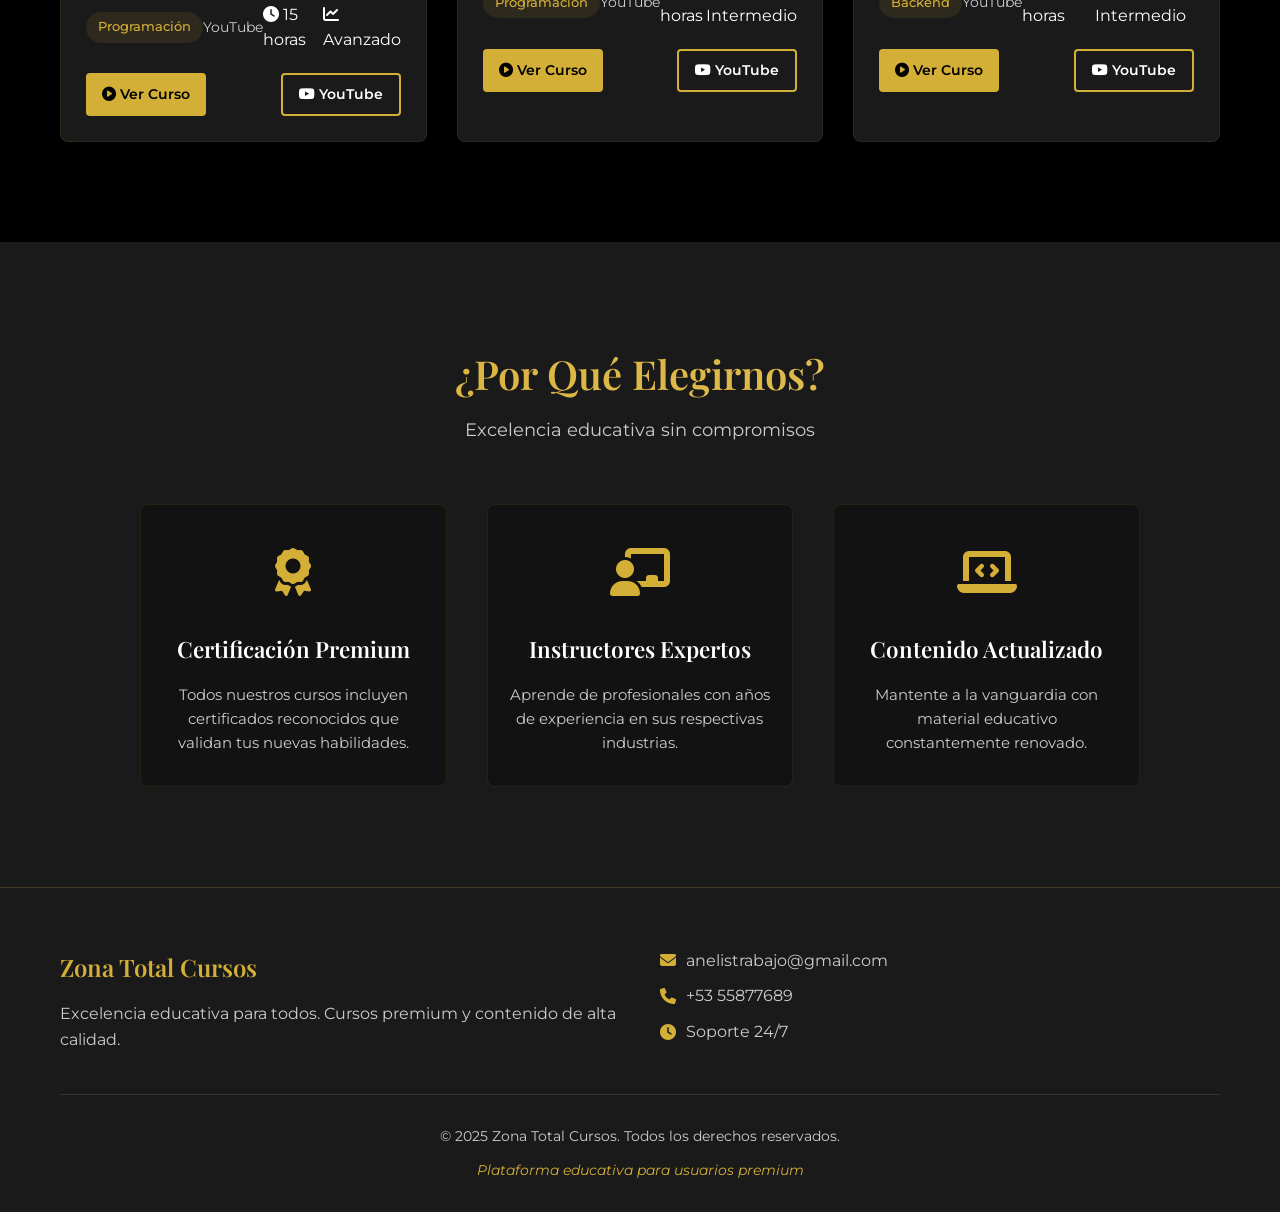
==== commit ba97678e: "Update index.html" ====
--- a/index.html
+++ b/index.html
@@ -173,7 +173,7 @@
                 <div class="footer-info">
                     <p><i class="fas fa-envelope"></i> anelistrabajo@gmail.com</p>
                     <p><i class="fas fa-phone"></i> +53 55877689</p>
-                    <p><i class="fas fa-map-marker-alt"></i> Av. Premium 123, Ciudad Élite</p>
+                    
                     <p><i class="fas fa-clock"></i> Soporte 24/7</p>
                 </div>
             </div>
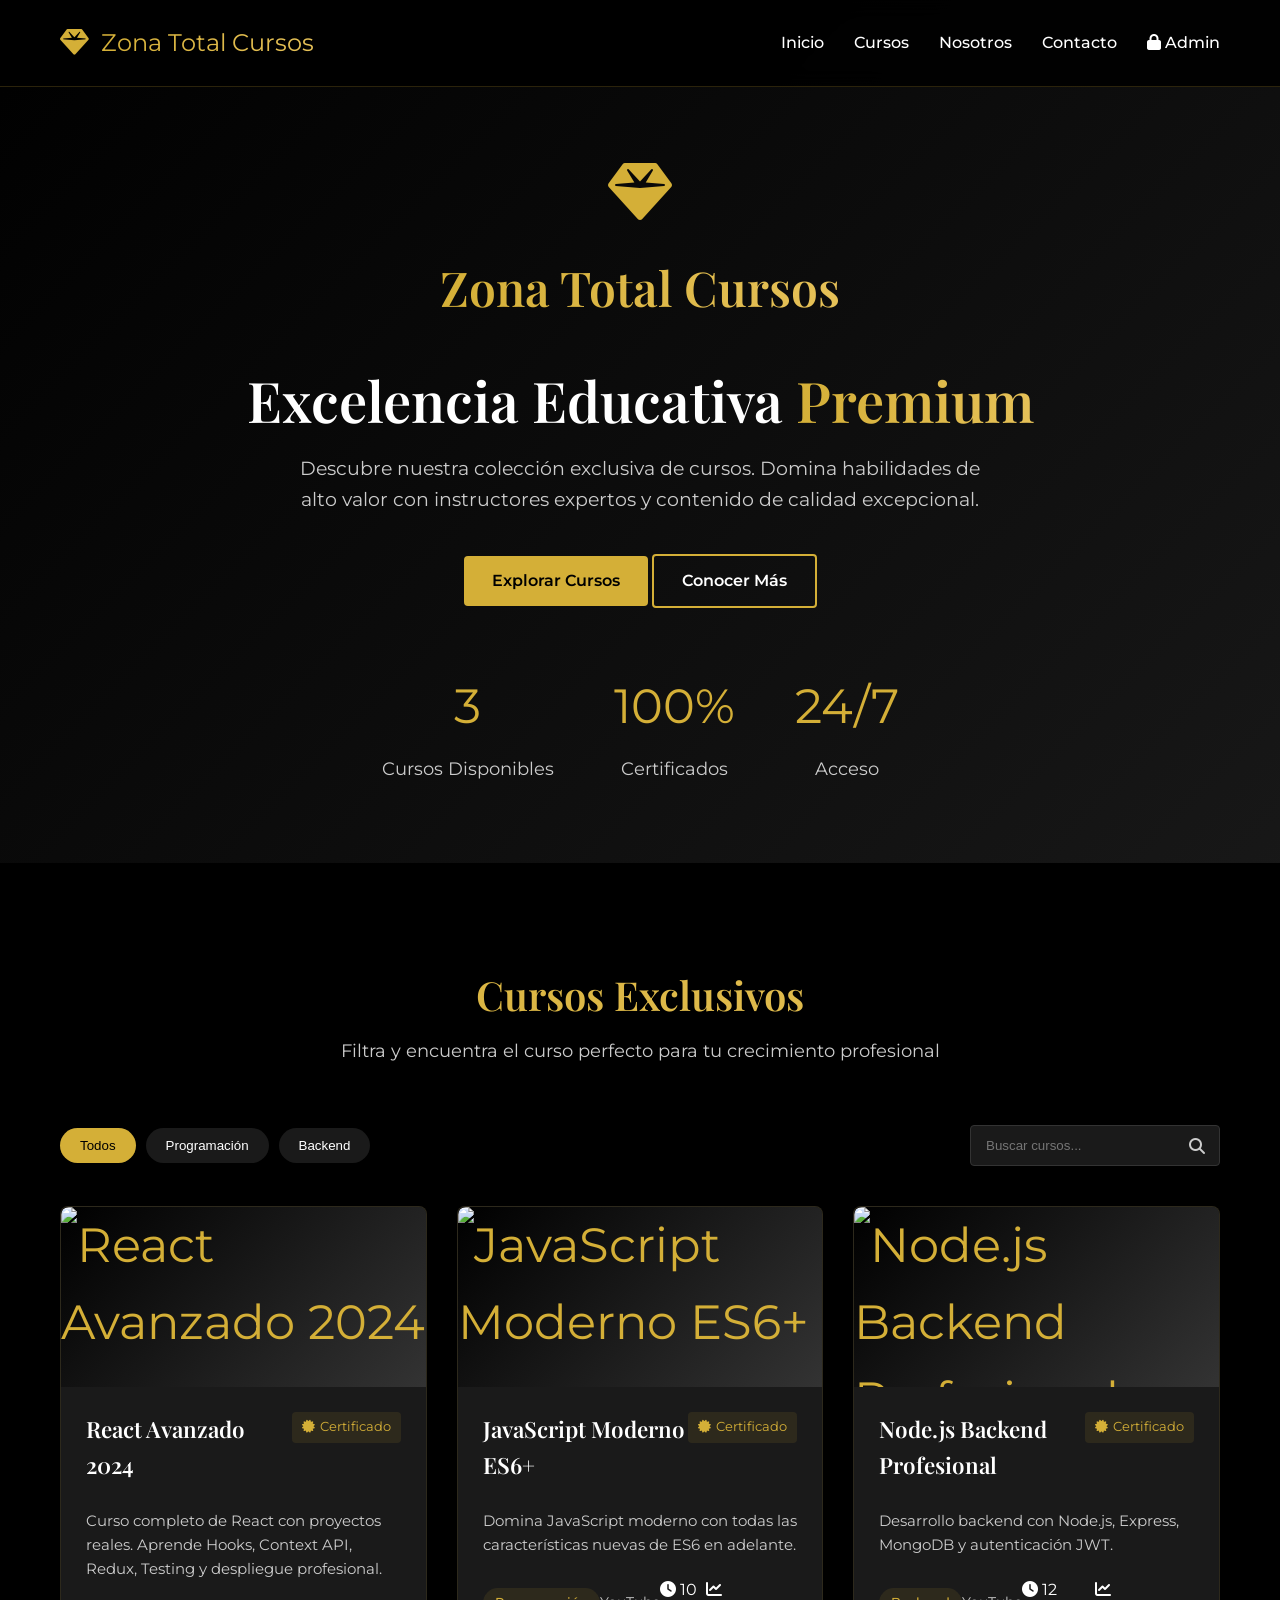
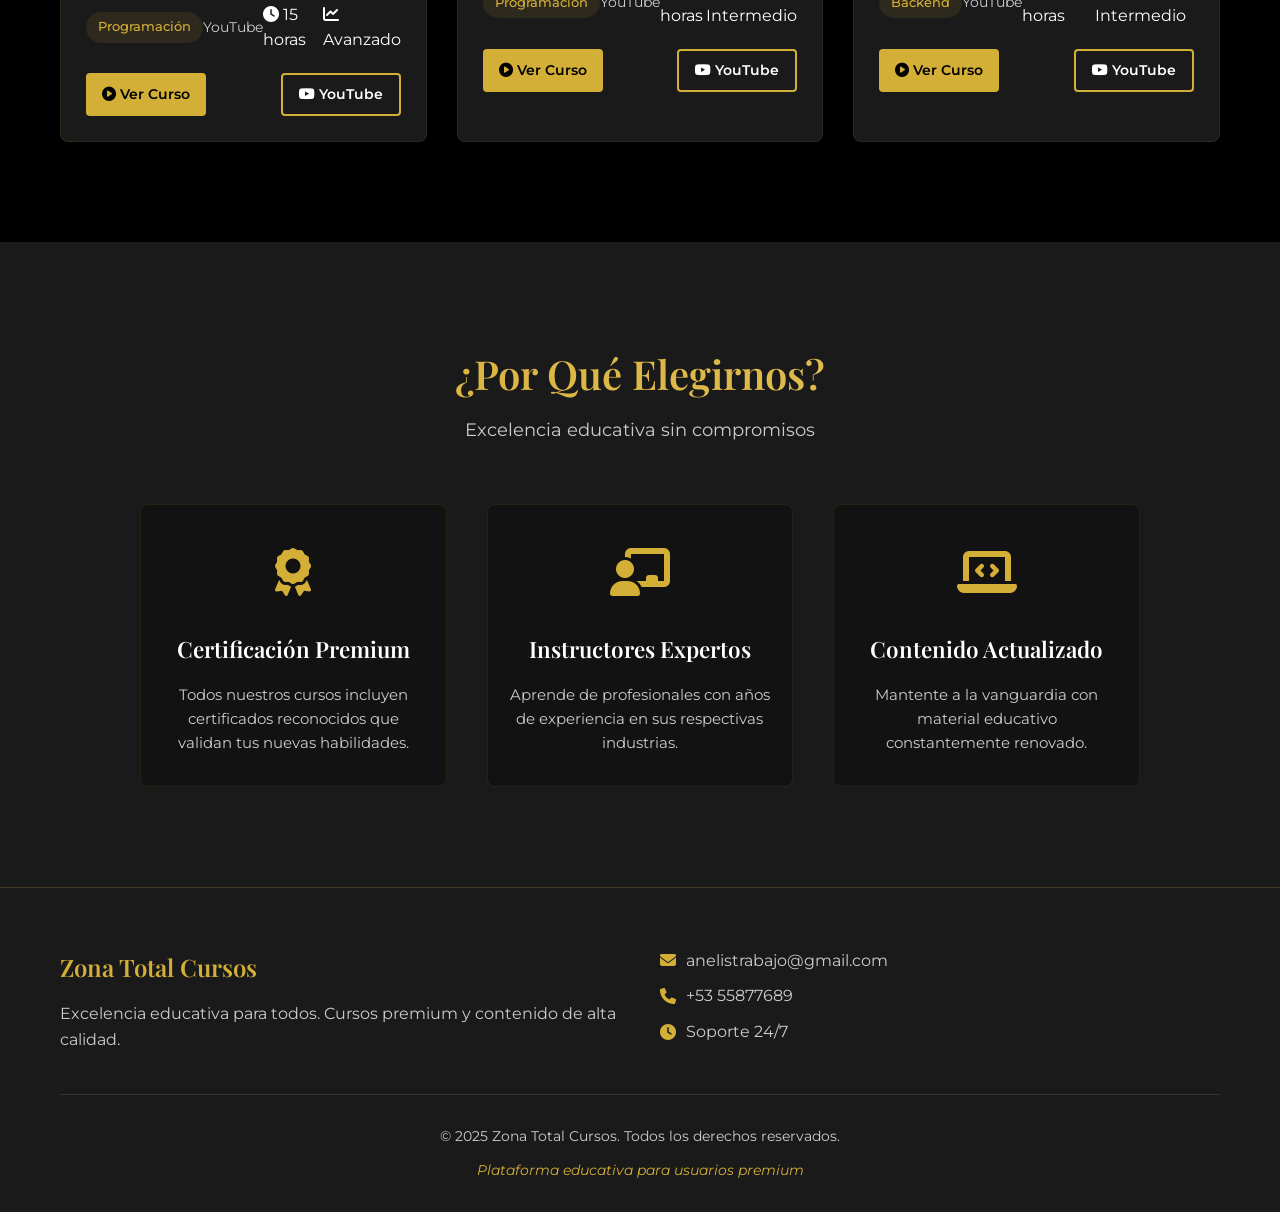
==== commit 46f4808c: "Update index.html" ====
--- a/index.html
+++ b/index.html
@@ -22,7 +22,7 @@
                 </div>
                 
                 <ul class="nav-menu">
-                    <li><a href="#home" class="nav-link active">Inicio</a></li>
+                    <li><a href="https://merencioreyna-sudo.github.io/zona-total-peliculas/" class="nav-link">Inicio</a></li>
                     <li><a href="#courses" class="nav-link">Cursos</a></li>
                     <li><a href="#about" class="nav-link">Nosotros</a></li>
                     <li><a href="#contact" class="nav-link">Contacto</a></li>
@@ -197,7 +197,7 @@
                     <!-- Course details will be loaded here -->
                 </div>
                 <div class="modal-actions">
-                    <button class="btn btn-primary" id="enroll-btn">Inscribirse Ahora</button>
+                    
                     <button class="btn btn-secondary" id="close-modal-btn">Cerrar</button>
                 </div>
             </div>
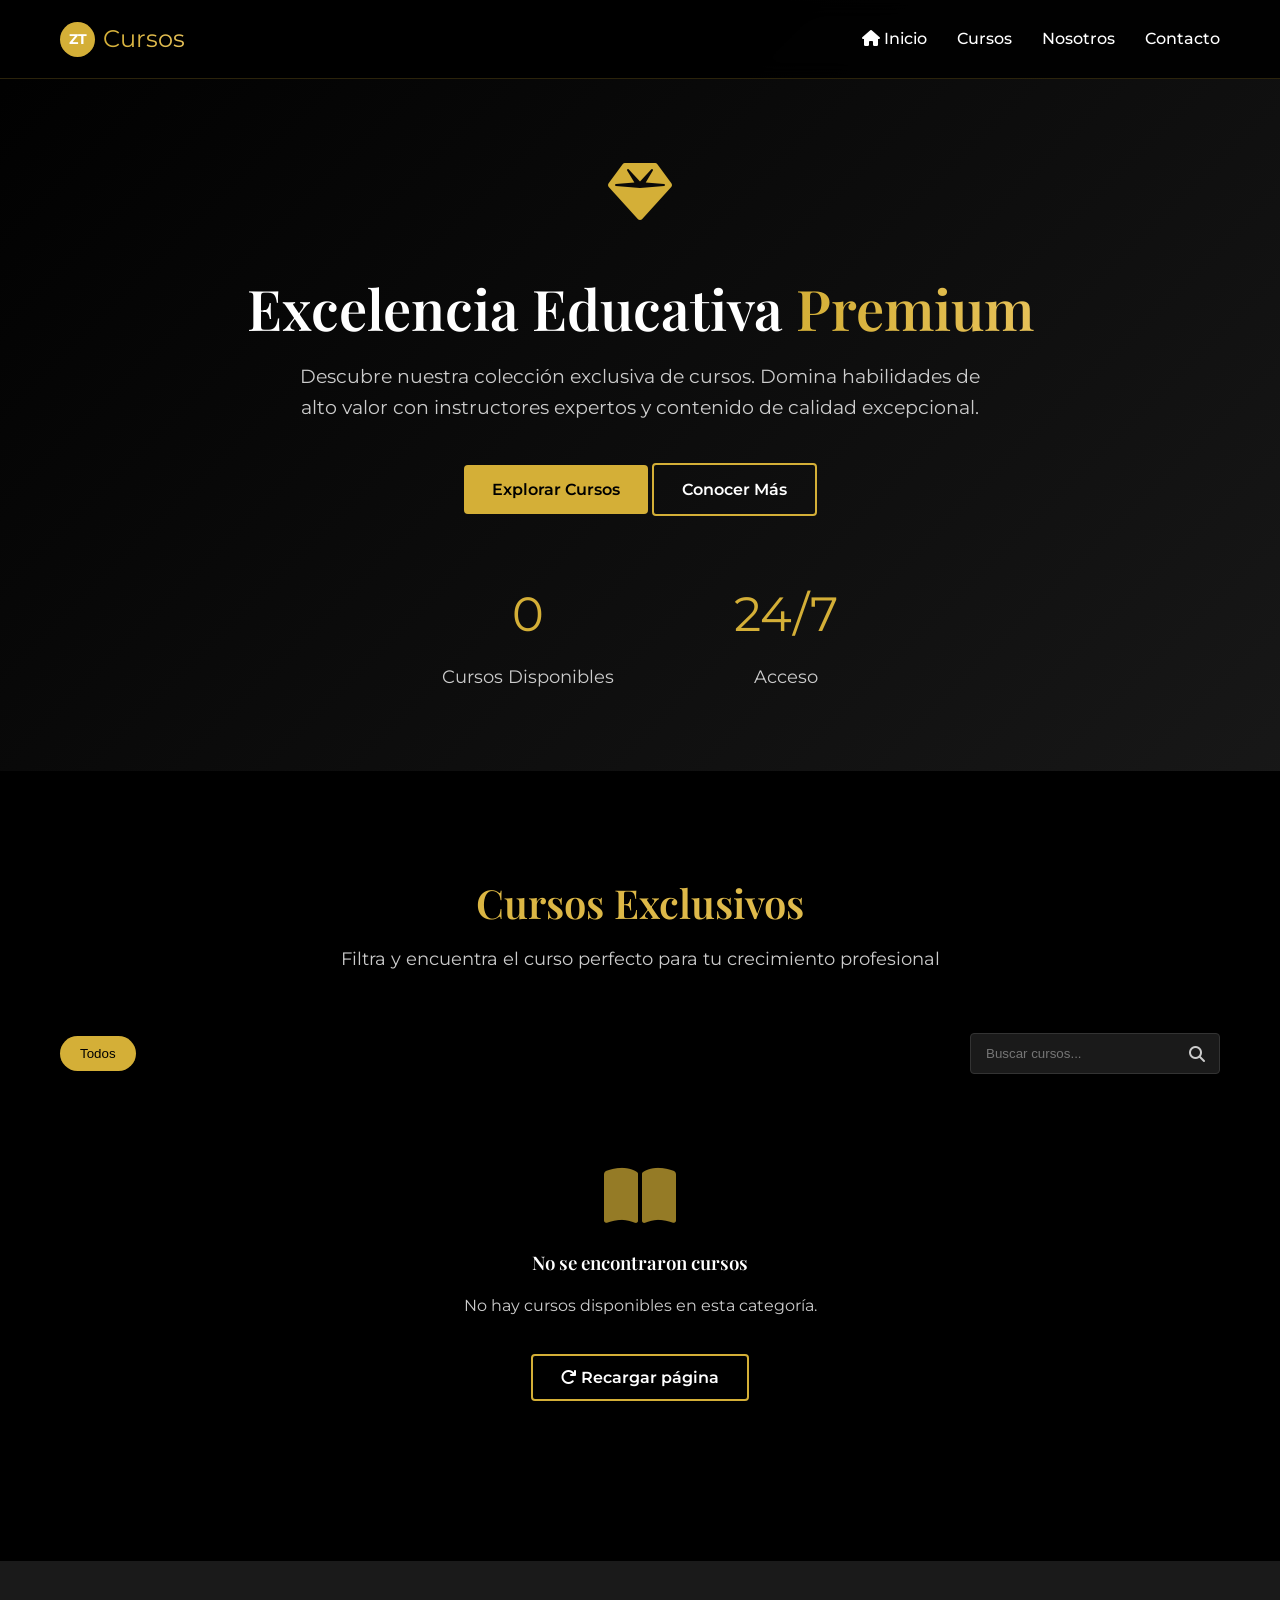
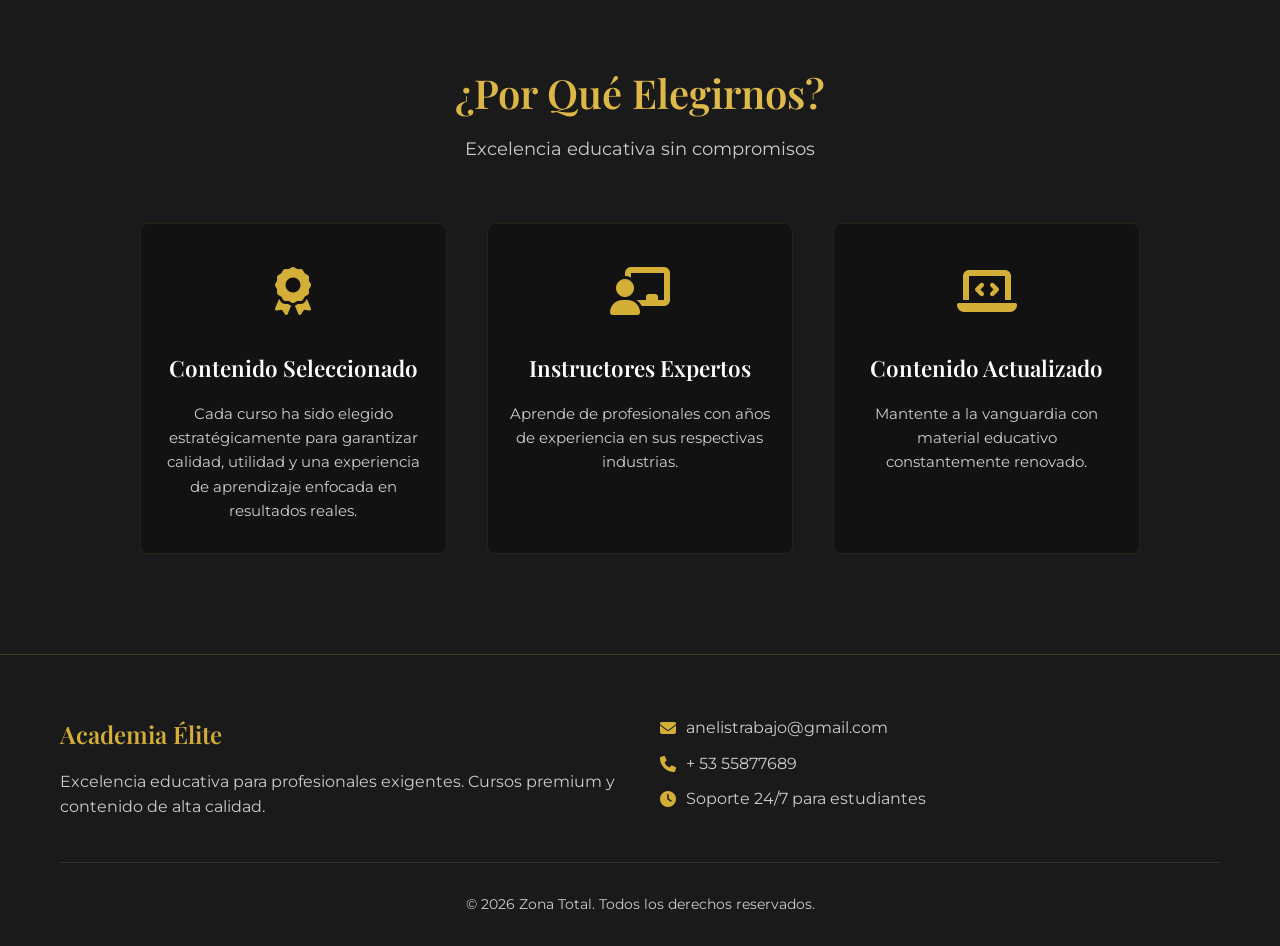
==== commit e271febe: "Update index.html" ====
--- a/index.html
+++ b/index.html
@@ -3,7 +3,7 @@
 <head>
     <meta charset="UTF-8">
     <meta name="viewport" content="width=device-width, initial-scale=1.0">
-    <title>Zona Total - Cursos </title>
+    <title>ZT-Cursos Premium</title>
     <link rel="stylesheet" href="styles.css">
     <link rel="stylesheet" href="https://cdnjs.cloudflare.com/ajax/libs/font-awesome/6.4.0/css/all.min.css">
     <link href="https://fonts.googleapis.com/css2?family=Montserrat:wght@300;400;500;600;700&family=Playfair+Display:wght@400;500;600;700&display=swap" rel="stylesheet">
@@ -15,20 +15,18 @@
         <div class="container">
             <nav class="navbar">
                 <div class="logo">
-                    <div class="logo-icon">
-                        <i class="fas fa-gem"></i>
-                    </div>
-                    <span class="logo-text">Zona Total Cursos</span>
-                </div>
+    <div class="logo-circle">ZT</div>
+    <span class="logo-text">Cursos</span>
+</div>
                 
                 <ul class="nav-menu">
-                    <li><a href="https://merencioreyna-sudo.github.io/zona-total-peliculas/" class="nav-link">Inicio</a></li>
+                    <li><a href="https://merencioreyna-sudo.github.io/zona-total-peliculas/" class="nav-link">
+    <i class="fas fa-home"></i> Inicio
+</a></li>
                     <li><a href="#courses" class="nav-link">Cursos</a></li>
                     <li><a href="#about" class="nav-link">Nosotros</a></li>
                     <li><a href="#contact" class="nav-link">Contacto</a></li>
-                    <li><a href="#" id="admin-access-btn" class="nav-link admin-access">
-                        <i class="fas fa-lock"></i> Admin
-                    </a></li>
+                    
                 </ul>
                 
                 <div class="hamburger">
@@ -46,7 +44,7 @@
             <div class="hero-logo">
                 <div class="hero-logo-default">
                     <i class="fas fa-gem"></i>
-                    <h1 class="hero-logo-text">Zona Total Cursos</h1>
+                    
                 </div>
                 <img src="" alt="Logo personalizado" class="hero-logo-img" id="hero-logo-img">
             </div>
@@ -67,8 +65,7 @@
                     <div class="stat-text">Cursos Disponibles</div>
                 </div>
                 <div class="stat">
-                    <div class="stat-number">100%</div>
-                    <div class="stat-text">Certificados</div>
+                    
                 </div>
                 <div class="stat">
                     <div class="stat-number">24/7</div>
@@ -93,9 +90,11 @@
                 </div>
                 
                 <div class="search-box">
-                    <input type="text" id="search-input" placeholder="Buscar cursos...">
-                    <i class="fas fa-search"></i>
-                </div>
+    <input type="text" id="search-input" placeholder="Buscar cursos...">
+    <i class="fas fa-search"></i>
+
+    <div id="search-suggestions" class="search-suggestions"></div>
+</div>
             </div>
             
             <!-- Loading State -->
@@ -137,8 +136,8 @@
                         <div class="about-icon">
                             <i class="fas fa-award"></i>
                         </div>
-                        <h3>Certificación Premium</h3>
-                        <p>Todos nuestros cursos incluyen certificados reconocidos que validan tus nuevas habilidades.</p>
+                        <h3>Contenido Seleccionado</h3>
+<p>Cada curso ha sido elegido estratégicamente para garantizar calidad, utilidad y una experiencia de aprendizaje enfocada en resultados reales.</p>
                     </div>
                     
                     <div class="about-card">
@@ -166,21 +165,19 @@
         <div class="container">
             <div class="footer-content">
                 <div class="footer-logo">
-                    <h3>Zona Total Cursos</h3>
-                    <p>Excelencia educativa para todos. Cursos premium y contenido de alta calidad.</p>
+                    <h3>Academia Élite</h3>
+                    <p>Excelencia educativa para profesionales exigentes. Cursos premium y contenido de alta calidad.</p>
                 </div>
                 
                 <div class="footer-info">
                     <p><i class="fas fa-envelope"></i> anelistrabajo@gmail.com</p>
-                    <p><i class="fas fa-phone"></i> +53 55877689</p>
-                    
-                    <p><i class="fas fa-clock"></i> Soporte 24/7</p>
+                    <p><i class="fas fa-phone"></i> + 53 55877689</p>
+                    <p><i class="fas fa-clock"></i> Soporte 24/7 para estudiantes</p>
                 </div>
             </div>
             
             <div class="footer-bottom">
-                <p>&copy; 2025 Zona Total Cursos. Todos los derechos reservados.</p>
-                <p class="footer-note">Plataforma educativa para usuarios premium</p>
+                <p>&copy; 2026 Zona Total. Todos los derechos reservados.</p>
             </div>
         </div>
     </footer>
@@ -204,149 +201,7 @@
         </div>
     </div>
 
-    <!-- Admin Panel -->
-    <div class="admin-overlay" id="admin-overlay">
-        <div class="admin-container">
-            <!-- Admin Login -->
-            <div class="admin-login" id="admin-login">
-                <div class="login-header">
-                    <h3><i class="fas fa-lock"></i> Acceso Administrativo</h3>
-                    <p>Ingresa tus credenciales para acceder al panel de administración</p>
-                </div>
-                
-                <form class="login-form" id="login-form">
-                    <div class="form-group">
-                        <label for="admin-username">Usuario</label>
-                        <input type="text" id="admin-username" required>
-                    </div>
-                    
-                    <div class="form-group">
-                        <label for="admin-password">Contraseña</label>
-                        <input type="password" id="admin-password" required>
-                    </div>
-                    
-                    <div class="form-actions">
-                        <button type="submit" class="btn btn-primary">Ingresar</button>
-                        <button type="button" class="btn btn-secondary" id="cancel-login-btn">Cancelar</button>
-                    </div>
-                </form>
-                
-                <div class="login-hint" id="login-hint">
-                    <p><strong>Credenciales de prueba:</strong></p>
-                    <p>Usuario: <code>admin</code></p>
-                    <p>Contraseña: <code>admin123</code></p>
-                    <p class="hint-note">Estas credenciales son solo para demostración</p>
-                </div>
-                
-                <button id="show-creds-btn" class="btn btn-small">Mostrar Credenciales</button>
-            </div>
-            
-            <!-- Admin Panel -->
-            <div class="admin-panel" id="admin-panel" style="display: none;">
-                <div class="admin-header">
-                    <h3><i class="fas fa-cogs"></i> Panel de Administración</h3>
-                    <button class="btn btn-small" id="logout-btn">Cerrar Sesión</button>
-                </div>
-                
-                <div class="admin-tabs">
-                    <button class="tab-btn active" data-tab="courses-tab">Cursos</button>
-                    <button class="tab-btn" data-tab="add-course-tab">Agregar Curso</button>
-                    <button class="tab-btn" data-tab="branding-tab">Branding</button>
-                </div>
-                
-                <!-- Courses Management Tab -->
-                <div class="tab-content active" id="courses-tab">
-                    <h4>Gestión de Cursos</h4>
-                    <div class="admin-courses-list" id="admin-courses-list">
-                        <!-- Courses will be loaded from Google Sheets -->
-                    </div>
-                </div>
-                
-                <!-- Add Course Tab -->
-                <div class="tab-content" id="add-course-tab">
-                    <h4>Agregar Nuevo Curso</h4>
-                    <form id="add-course-form">
-                        <div class="form-row">
-                            <div class="form-group">
-                                <label for="new-course-title">Título del Curso *</label>
-                                <input type="text" id="new-course-title" required>
-                            </div>
-                            <div class="form-group">
-                                <label for="new-course-platform">Plataforma *</label>
-                                <select id="new-course-platform" required>
-                                    <option value="">Seleccionar plataforma</option>
-                                    <option value="Udemy">Udemy</option>
-                                    <option value="Coursera">Coursera</option>
-                                    <option value="Platzi">Platzi</option>
-                                    <option value="EdX">EdX</option>
-                                    <option value="Otro">Otro</option>
-                                </select>
-                            </div>
-                        </div>
-                        
-                        <div class="form-row">
-                            <div class="form-group">
-                                <label for="new-course-category">Categoría *</label>
-                                <select id="new-course-category" required>
-                                    <option value="">Cargando categorías...</option>
-                                </select>
-                            </div>
-                            <div class="form-group">
-                                <label for="new-course-link">Enlace o ID *</label>
-                                <input type="text" id="new-course-link" required>
-                                <span class="form-hint">Enlace externo o ID del curso</span>
-                            </div>
-                        </div>
-                        
-                        <div class="form-group">
-                            <label for="new-course-description">Descripción *</label>
-                            <textarea id="new-course-description" rows="4" required></textarea>
-                        </div>
-                        
-                        <div class="form-group">
-                            <div class="checkbox-group">
-                                <input type="checkbox" id="new-course-certificate" checked>
-                                <label for="new-course-certificate">Incluye certificado</label>
-                            </div>
-                        </div>
-                        
-                        <div class="form-actions">
-                            <button type="submit" class="btn btn-primary">Agregar a Google Sheets</button>
-                            <button type="reset" class="btn btn-secondary">Limpiar</button>
-                        </div>
-                    </form>
-                    
-                    <div id="form-status" style="margin-top: 20px;"></div>
-                </div>
-                
-                <!-- Branding Tab -->
-                <div class="tab-content" id="branding-tab">
-                    <h4>Personalización de Marca</h4>
-                    <div class="branding-management">
-                        <div class="form-group">
-                            <label for="logo-url">URL del Logo Personalizado</label>
-                            <input type="text" id="logo-url" placeholder="https://ejemplo.com/logo.png">
-                            <span class="form-hint">Ingresa la URL completa de la imagen del logo</span>
-                        </div>
-                        
-                        <div class="logo-preview">
-                            <h5>Vista Previa del Logo</h5>
-                            <div class="preview-container">
-                                <img id="logo-preview-img" src="" alt="Logo personalizado">
-                                <p class="preview-text" id="default-logo-text">Logo predeterminado</p>
-                            </div>
-                        </div>
-                        
-                        <div class="form-actions">
-                            <button class="btn btn-primary" id="save-logo-btn">Guardar Logo</button>
-                            <button class="btn btn-secondary" id="reset-logo-btn">Restablecer Logo</button>
-                        </div>
-                    </div>
-                </div>
-            </div>
-        </div>
-    </div>
-
+    
     <!-- Configuración de Google Apps Script -->
     <script>
         // Configuración simple - solo para referencia
--- a/styles.css
+++ b/styles.css
@@ -950,6 +950,7 @@
 }
 
 .about-card h3 {
+    white-space: nowrap;
     font-size: 1.4rem;
     margin-bottom: 15px;
     color: var(--text-color);
@@ -1263,3 +1264,46 @@
         max-height: 70px;
     }
 }
+
+.logo {
+    display: flex;
+    align-items: center;
+    gap: 8px;
+}
+
+.logo-circle {
+    width: 35px;
+    height: 35px;
+    border-radius: 50%;
+    background: var(--primary-gold);
+    color: white;
+    display: flex;
+    align-items: center;
+    justify-content: center;
+    font-weight: 700;
+    font-size: 14px;
+}
+
+.search-suggestions {
+    position: absolute;
+    top: 100%;
+    left: 0;
+    width: 100%;
+    background: var(--dark-gray);
+    border: 1px solid var(--medium-gray);
+    border-top: none;
+    z-index: 999;
+    max-height: 200px;
+    overflow-y: auto;
+    display: none;
+}
+
+.search-suggestions div {
+    padding: 10px;
+    cursor: pointer;
+    border-bottom: 1px solid var(--medium-gray);
+}
+
+.search-suggestions div:hover {
+    background: var(--medium-gray);
+}
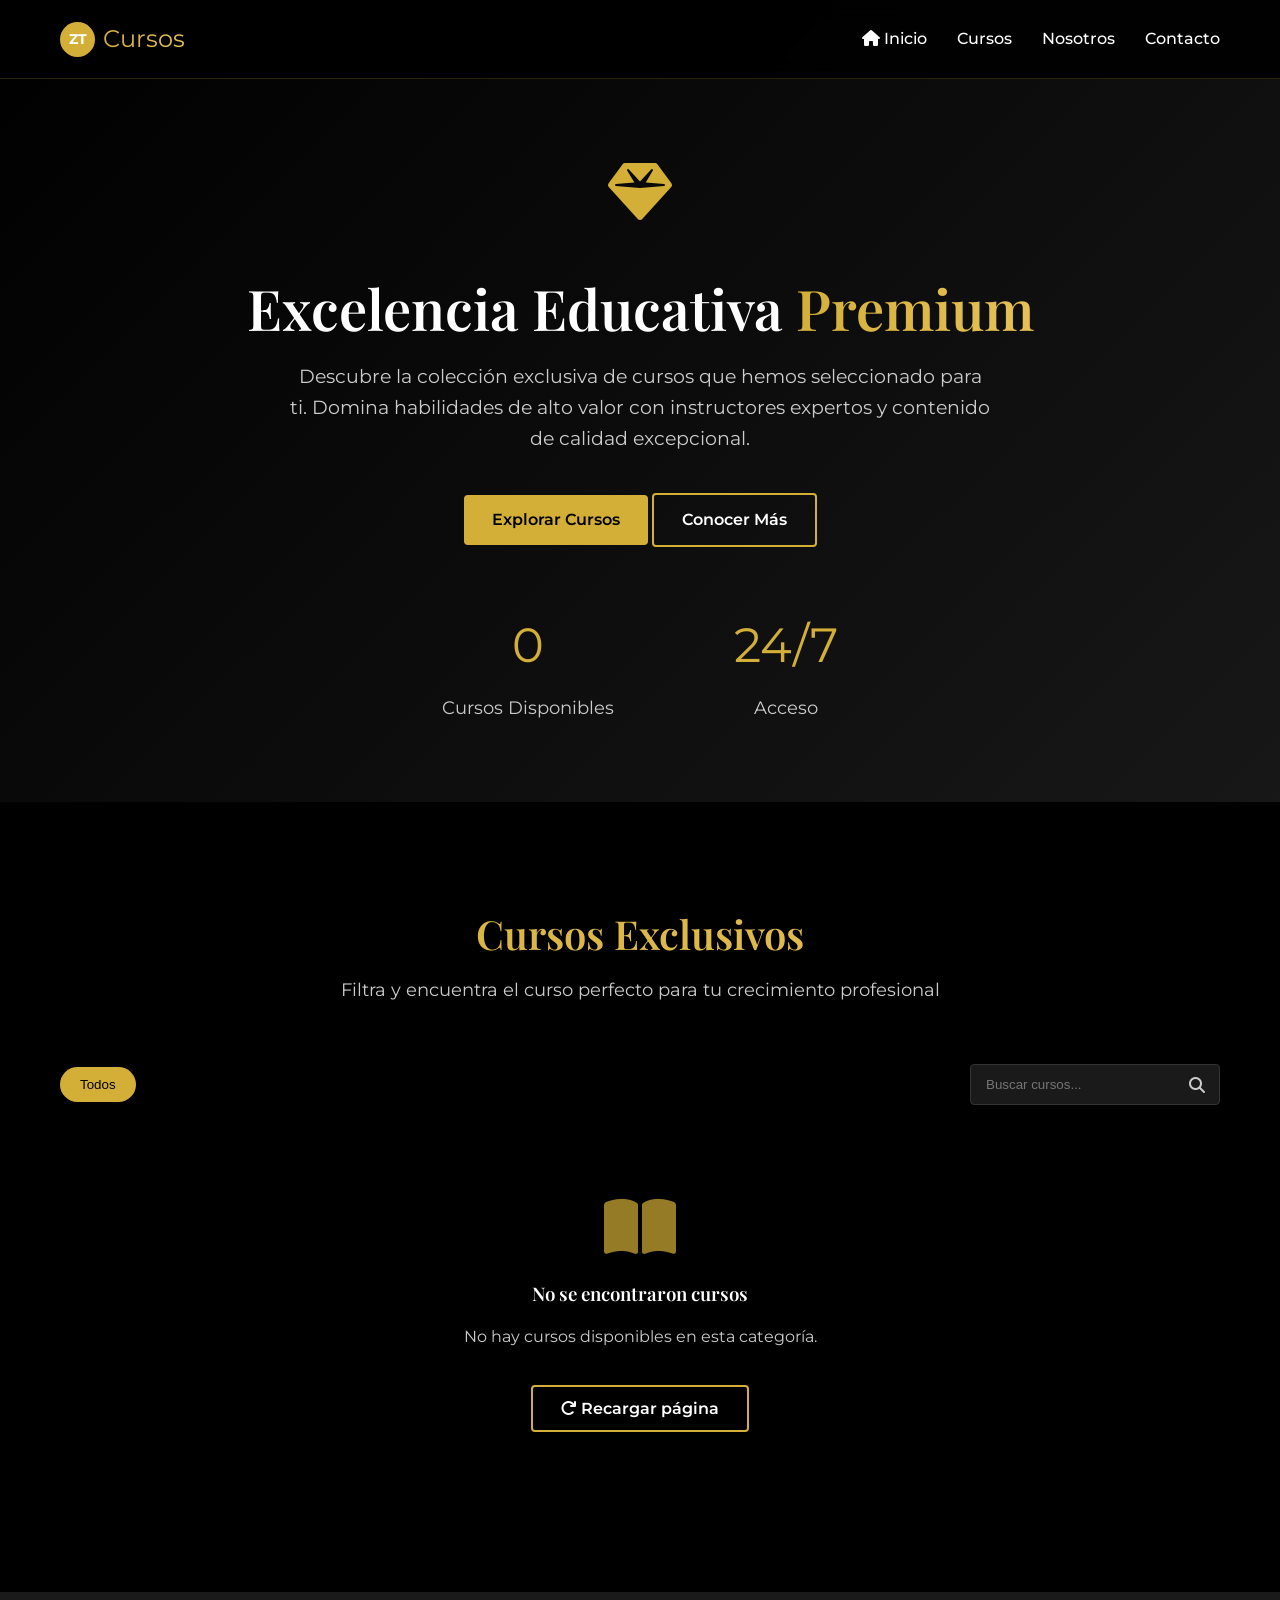
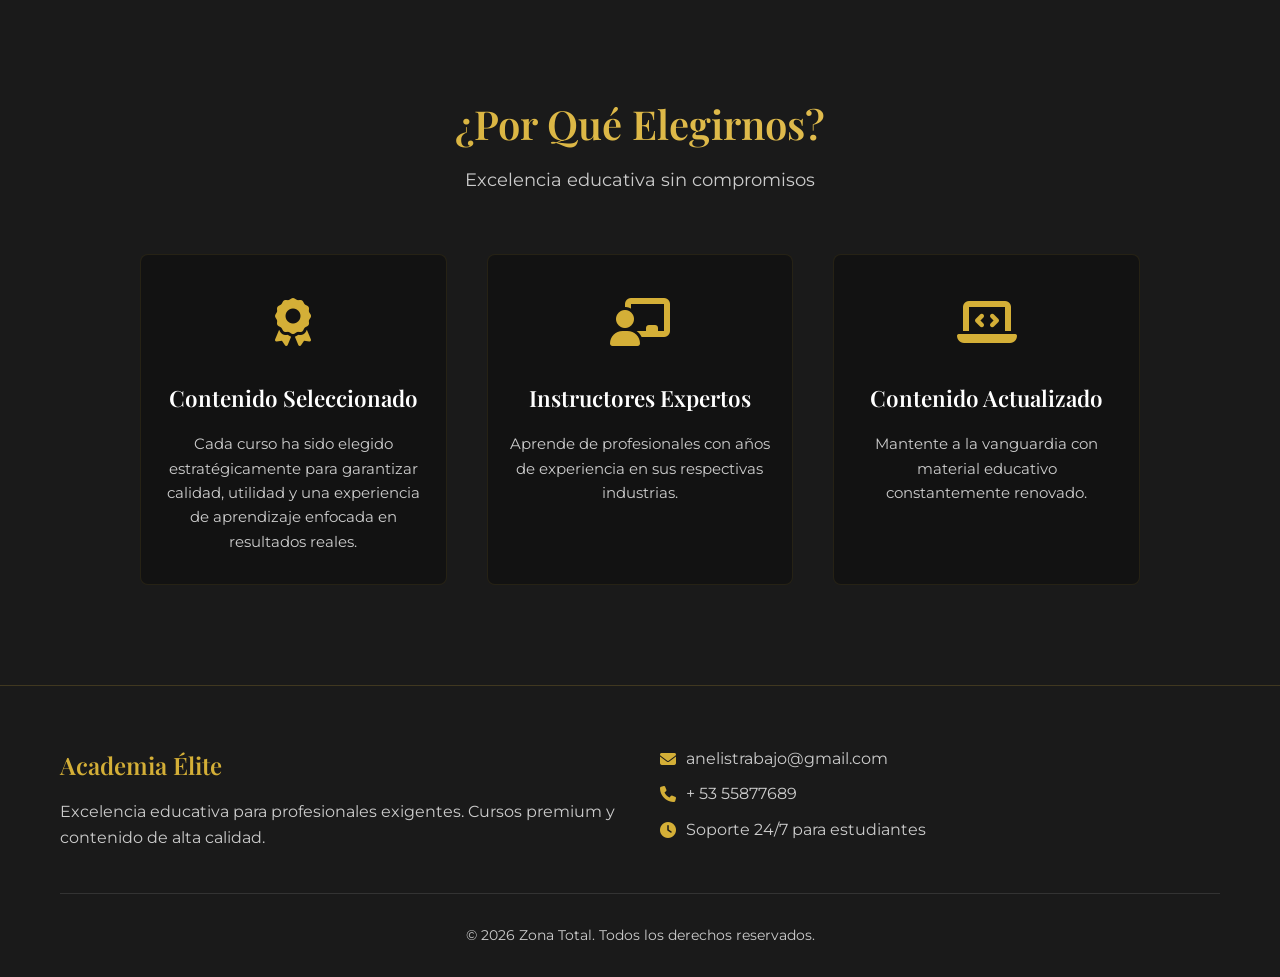
==== commit 90e0a416: "Update index.html" ====
--- a/index.html
+++ b/index.html
@@ -51,7 +51,7 @@
             
             <div class="hero-content">
                 <h1 class="hero-title">Excelencia Educativa <span class="gold-gradient">Premium</span></h1>
-                <p class="hero-subtitle">Descubre nuestra colección exclusiva de cursos. Domina habilidades de alto valor con instructores expertos y contenido de calidad excepcional.</p>
+                <p class="hero-subtitle">Descubre la colección exclusiva de cursos que hemos seleccionado para ti. Domina habilidades de alto valor con instructores expertos y contenido de calidad excepcional.</p>
                 
                 <div class="hero-buttons">
                     <a href="#courses" class="btn btn-primary">Explorar Cursos</a>
